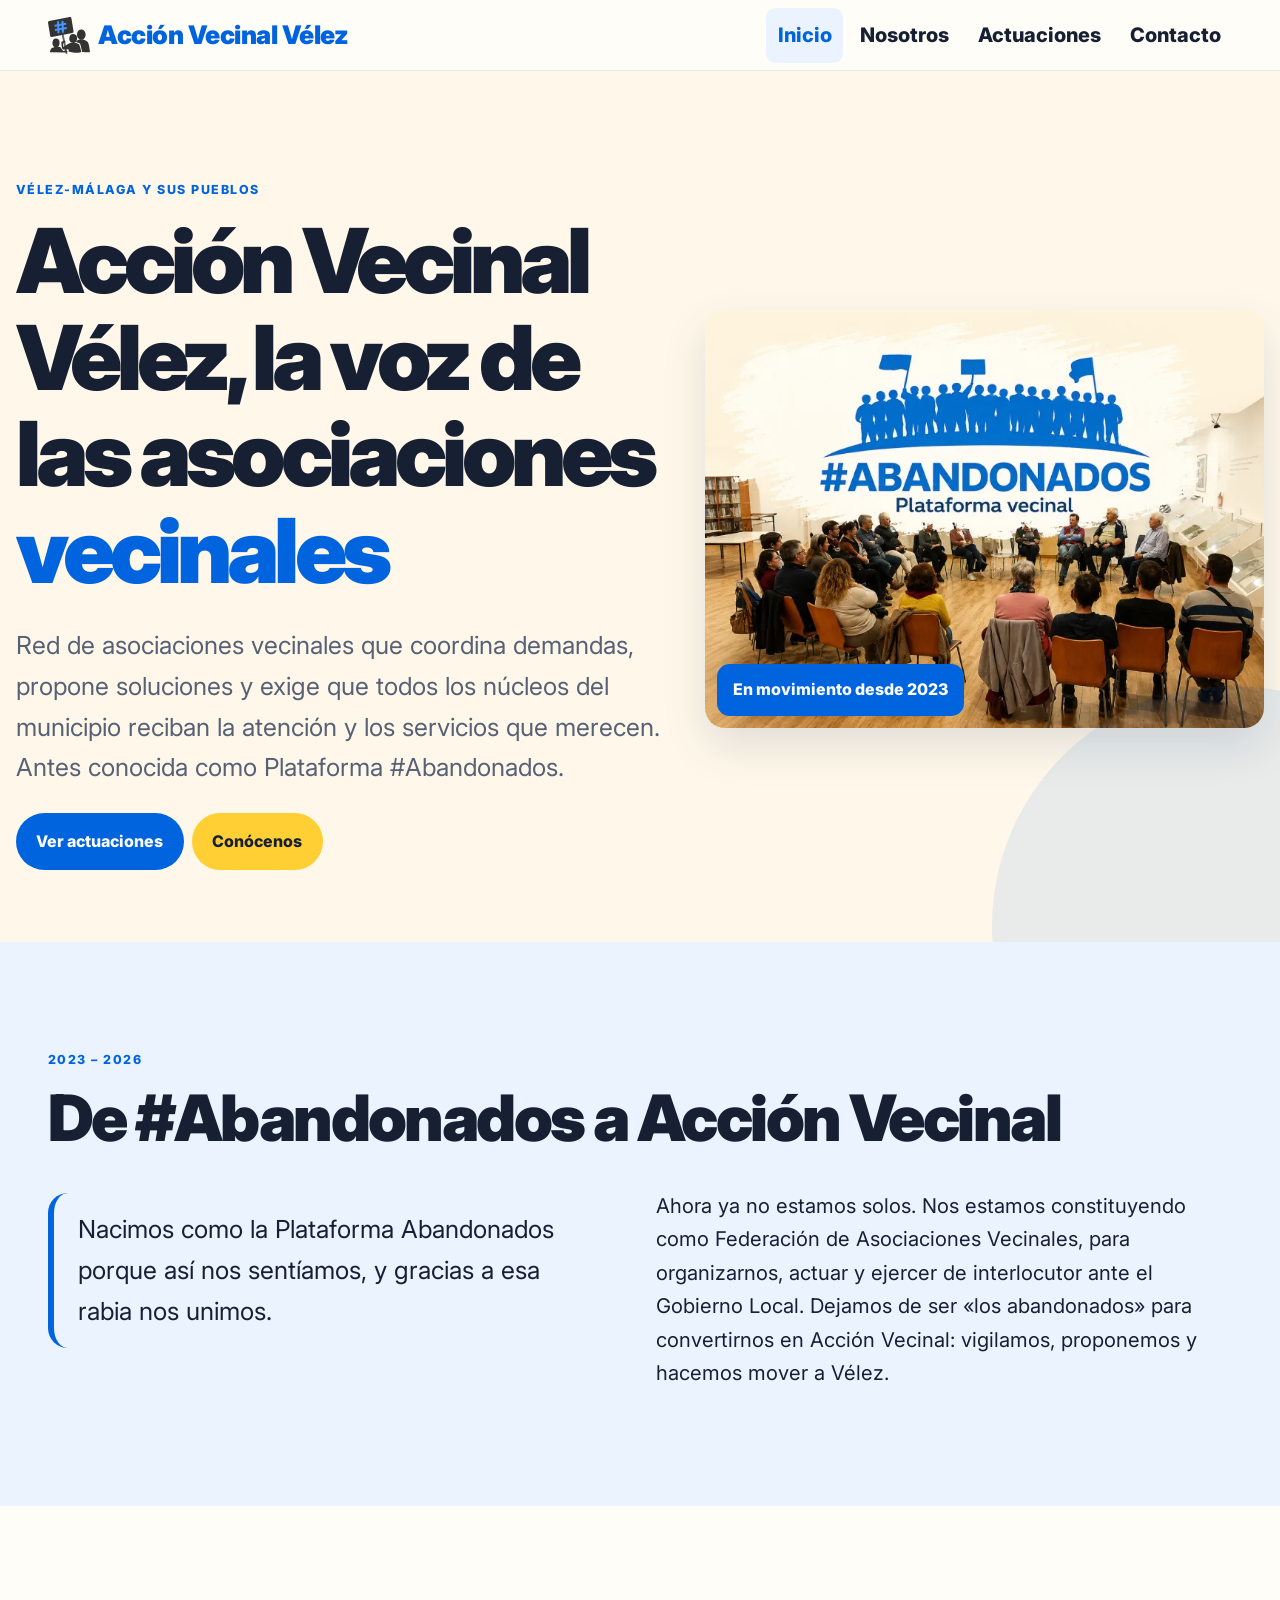
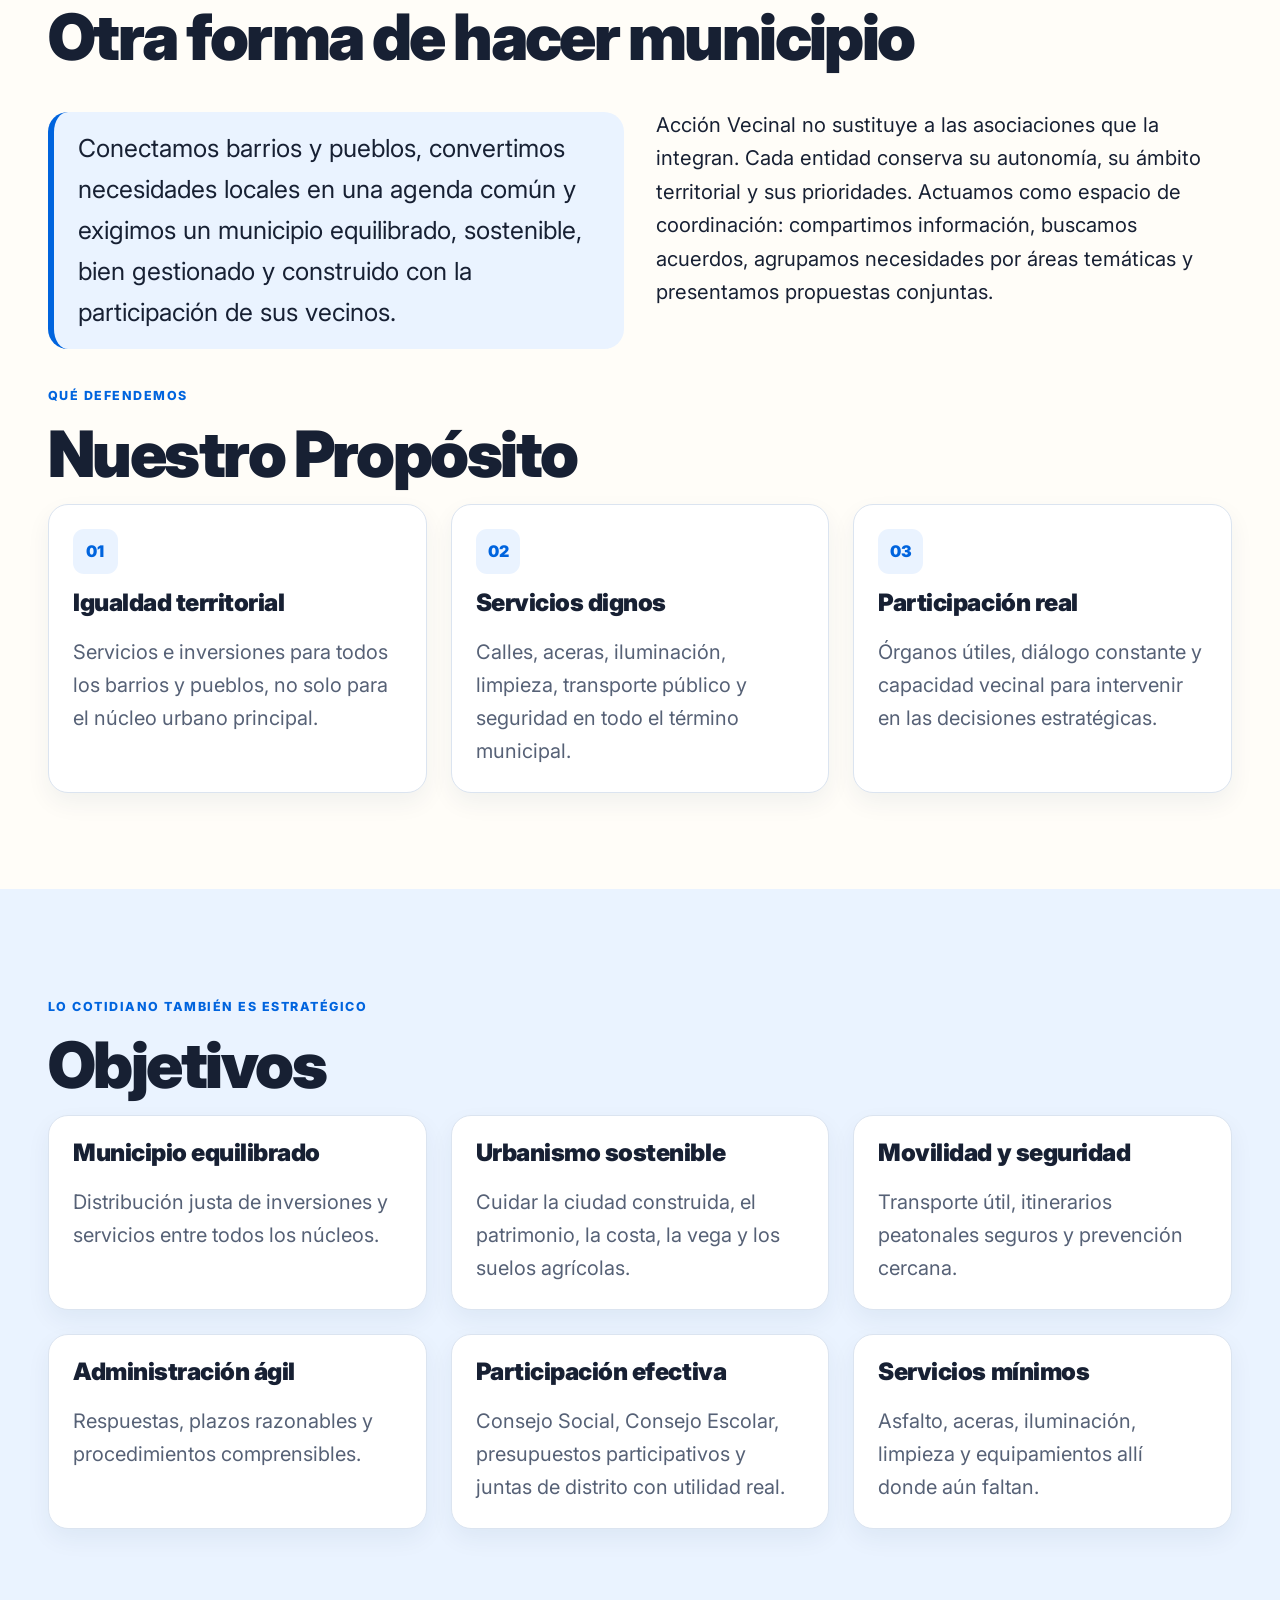
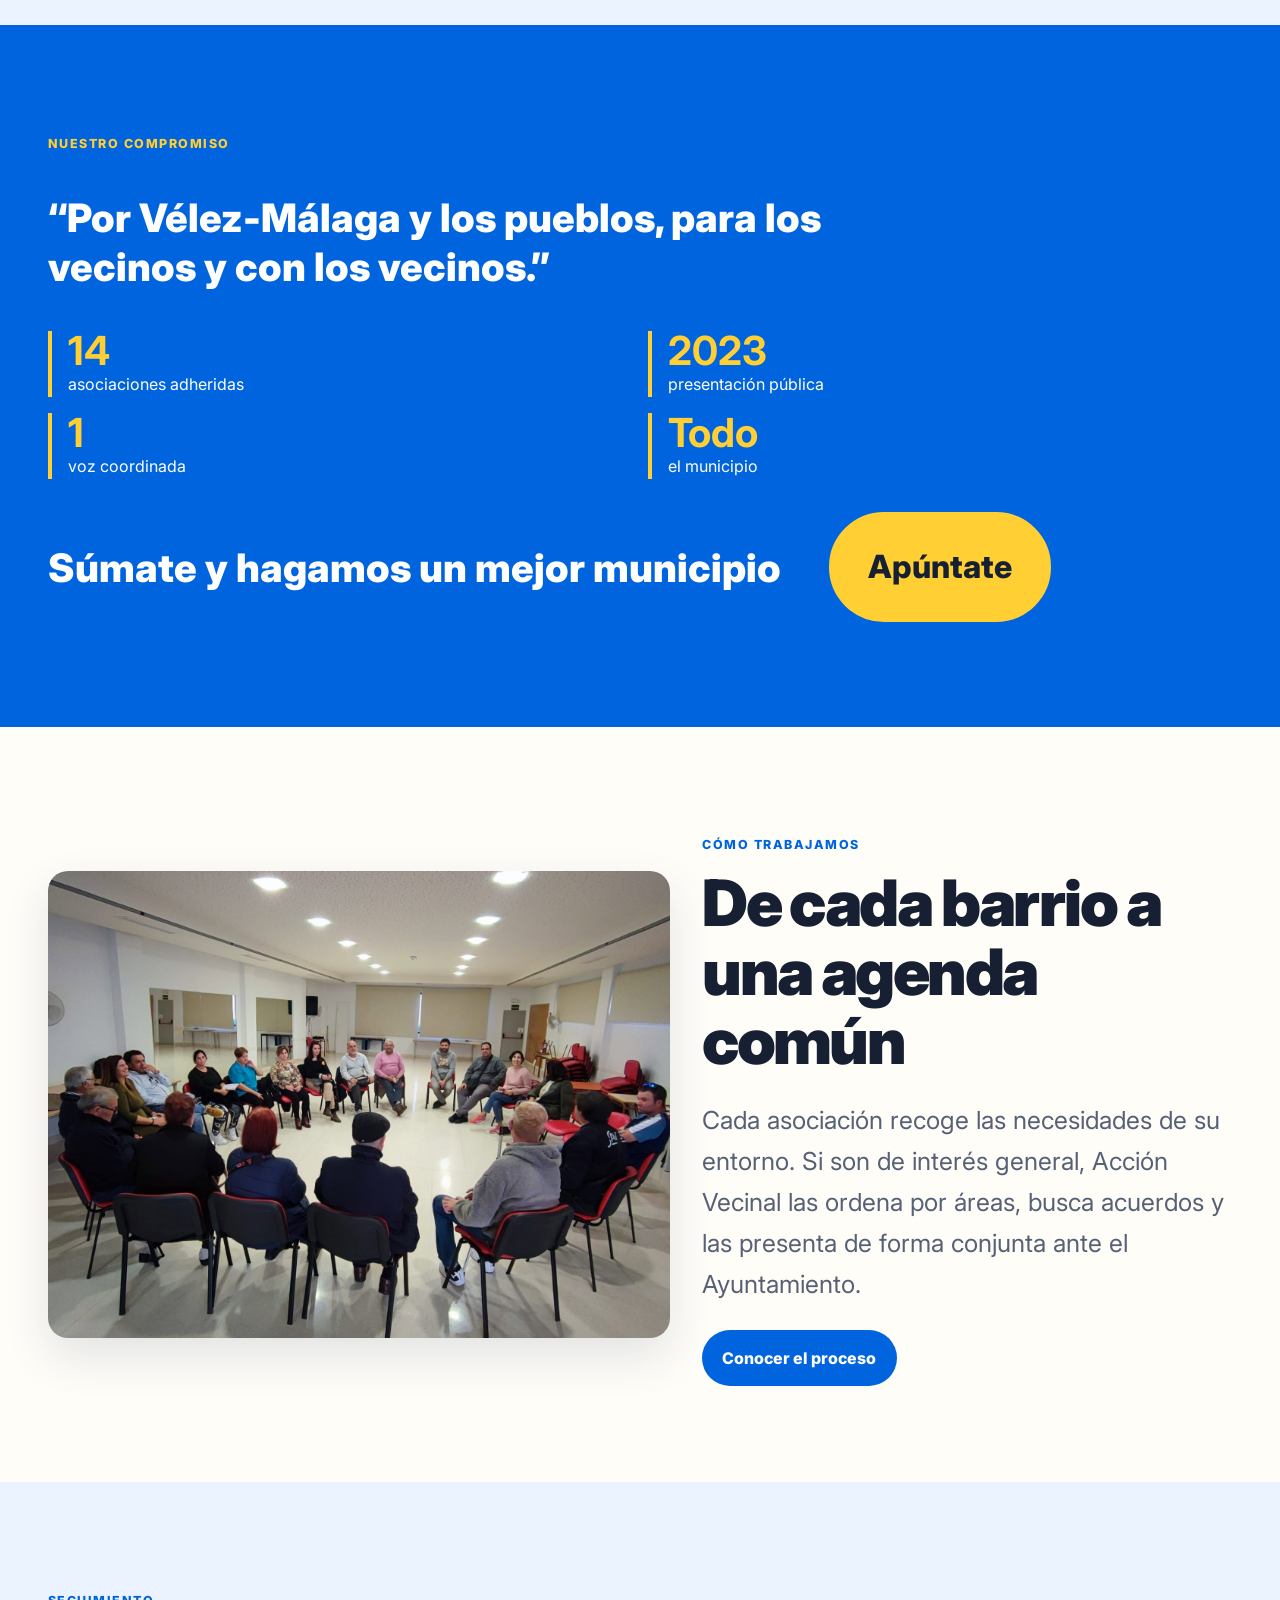
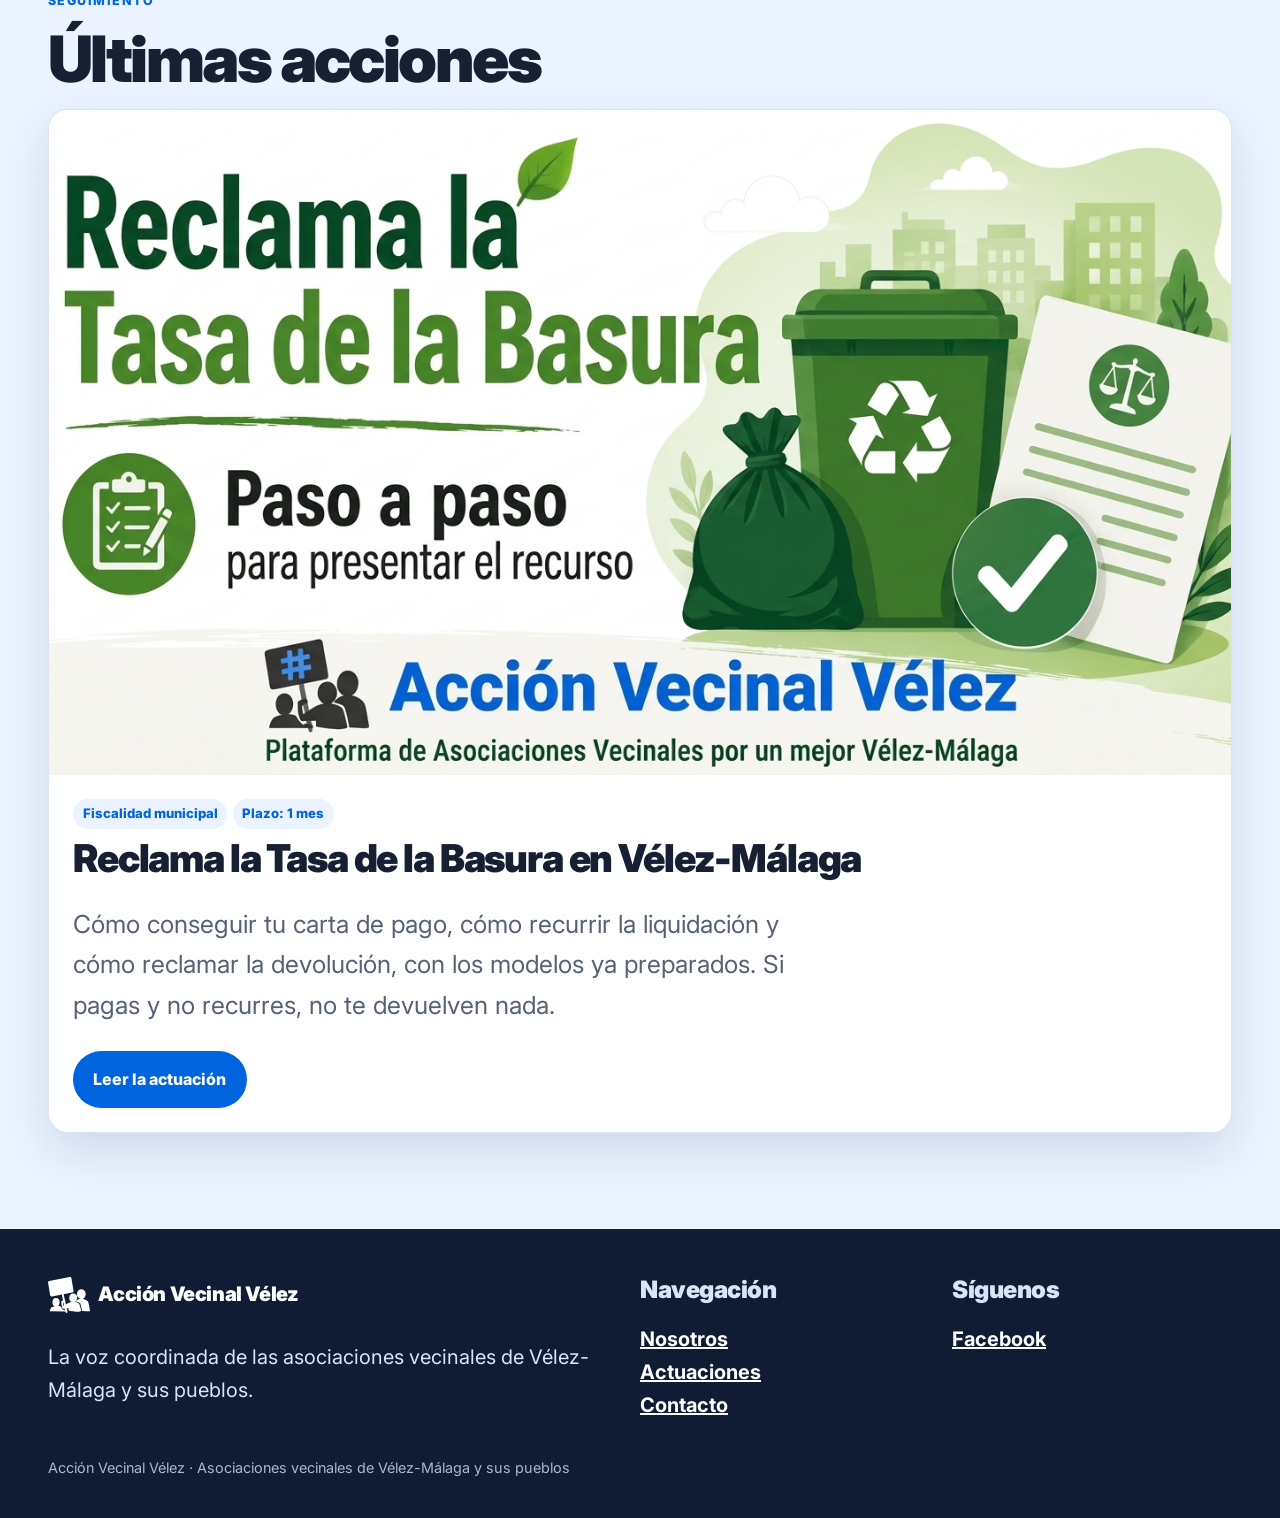
==== index.html @ a68e46ba "copy, docs, imagenes, etc" ====
<!doctype html>
<html lang="es">

<head>
	<meta charset="utf-8">
	<meta name="viewport" content="width=device-width,initial-scale=1">
	<title>Acción Vecinal Vélez · Asociaciones vecinales de Vélez-Málaga</title>
	<meta name="description" content="Acción Vecinal Vélez, antes Plataforma #Abandonados: asociaciones vecinales de Vélez-Málaga y sus pueblos que reclaman igualdad territorial, servicios públicos y participación ciudadana efectiva.">
	<link rel="canonical" href="https://accionvecinalvelez.com/">
	<meta property="og:title" content="Acción Vecinal Vélez">
	<meta property="og:description" content="Por Vélez-Málaga y los pueblos, para los vecinos y con los vecinos.">
	<meta property="og:image" content="https://accionvecinalvelez.com/assets/img/logo_abandonados_750_blancow.jpg">
	<meta property="og:url" content="https://accionvecinalvelez.com/">
	<meta property="og:type" content="website">
	<meta name="twitter:card" content="summary_large_image">
	<link rel="icon" href="/assets/icons/abandonados_favicon.svg">
	<link rel="preconnect" href="https://fonts.googleapis.com">
	<link rel="preconnect" href="https://fonts.gstatic.com" crossorigin>
	<link rel="stylesheet" href="https://fonts.googleapis.com/css2?family=Inter:wght@100..900&display=swap">
	<link rel="stylesheet" href="/assets/css/styles.css">
</head>

<body> <a class="skip-link" href="#contenido">Saltar al contenido</a>
	<header class="site-header">
		<div class="container nav-wrap">
			<a class="brand" href="/" aria-label="Acción Vecinal Vélez, inicio"><img src="/assets/img/logo-abandonados.svg" alt=""><span class="brand-name">Acción Vecinal Vélez</span></a>
			<button class="nav-toggle" aria-expanded="false" aria-controls="menu"><span class="nav-toggle-box"><span class="nav-toggle-bar"></span></span><span class="sr-only">Menú</span></button>
			<nav class="site-nav" id="menu" aria-label="Navegación principal">
				<ul>
					<li><a aria-current="page" href="/">Inicio</a></li>
					<li><a href="/nosotros/">Nosotros</a></li>
					<li><a href="/actuaciones/">Actuaciones</a></li>
					<li><a href="/contacto/">Contacto</a></li>
				</ul>
			</nav>
		</div>
	</header>
	<main id="contenido">
		<section class="hero">
			<div class="container hero-grid">
				<div>
					<p class="eyebrow">Vélez-Málaga y sus pueblos</p>
					<h1>Acción Vecinal Vélez, la voz de las asociaciones <span>vecinales</span></h1>
					<p class="lead">Red de asociaciones vecinales que coordina demandas, propone soluciones y exige que todos los núcleos del municipio reciban la atención y los servicios que merecen. Antes conocida como Plataforma #Abandonados.</p>
					<div class="actions"><a class="btn btn--primary" href="/actuaciones/">Ver actuaciones</a><a class="btn btn--outline" href="/nosotros/">Conócenos</a></div>
				</div>
				<div class="hero-media reveal"><img loading="lazy" src="/assets/img/abandonados_portada-850w.webp" alt="Movilización vecinal en Vélez-Málaga"><span class="hero-badge">En movimiento desde 2023</span></div>
			</div>
		</section>
		<section class="section section--soft" id="cambio-de-nombre">
			<div class="container">
				<p class="eyebrow">2023 – 2026</p>
				<h2>De #Abandonados a Acción Vecinal</h2>
				<div class="cols">
					<p class="lead lead--highlight">Nacimos como la Plataforma Abandonados porque así nos sentíamos, y gracias a esa rabia nos unimos.</p>
					<p class="fs-l">Ahora ya no estamos solos. Nos estamos constituyendo como Federación de Asociaciones Vecinales, para organizarnos, actuar y ejercer de interlocutor ante el Gobierno Local. Dejamos de ser «los abandonados» para convertirnos en Acción Vecinal: vigilamos, proponemos y hacemos mover a Vélez.</p>
				</div>
			</div>
		</section>
		<section class="section">
			<div class="container">
				<h2>Otra forma de hacer municipio</h2>
				<div class="cols">
						<p class="lead lead--highlight">Conectamos barrios y pueblos, convertimos necesidades locales en una agenda común y exigimos un municipio equilibrado, sostenible, bien gestionado y construido con la participación de sus vecinos.</p>
						<p class="fs-l">Acción Vecinal no sustituye a las asociaciones que la integran. Cada entidad conserva su autonomía, su ámbito territorial y sus prioridades. Actuamos como espacio de coordinación: compartimos información, buscamos acuerdos, agrupamos necesidades por áreas temáticas y presentamos propuestas conjuntas.</p>
				</div>
				<p class="eyebrow">Qué defendemos</p>
				<h2>Nuestro Propósito</h2>
				<div class="grid cards">
					<article class="card reveal">
						<div class="icon">01</div>
						<h3>Igualdad territorial</h3>
						<p>Servicios e inversiones para todos los barrios y pueblos, no solo para el núcleo urbano principal.</p>
					</article>
					<article class="card reveal">
						<div class="icon">02</div>
						<h3>Servicios dignos</h3>
						<p>Calles, aceras, iluminación, limpieza, transporte público y seguridad en todo el término municipal.</p>
					</article>
					<article class="card reveal">
						<div class="icon">03</div>
						<h3>Participación real</h3>
						<p>Órganos útiles, diálogo constante y capacidad vecinal para intervenir en las decisiones estratégicas.</p>
					</article>
				</div>
			</div>
		</section>
		<section class="section section--soft" id="objetivos">
			<div class="container">
				<p class="eyebrow">Lo cotidiano también es estratégico</p>
				<h2>Objetivos</h2>
				<div class="grid cards">
					<article class="card">
						<h3>Municipio equilibrado</h3>
						<p>Distribución justa de inversiones y servicios entre todos los núcleos.</p>
					</article>
					<article class="card">
						<h3>Urbanismo sostenible</h3>
						<p>Cuidar la ciudad construida, el patrimonio, la costa, la vega y los suelos agrícolas.</p>
					</article>
					<article class="card">
						<h3>Movilidad y seguridad</h3>
						<p>Transporte útil, itinerarios peatonales seguros y prevención cercana.</p>
					</article>
					<article class="card">
						<h3>Administración ágil</h3>
						<p>Respuestas, plazos razonables y procedimientos comprensibles.</p>
					</article>
					<article class="card">
						<h3>Participación efectiva</h3>
						<p>Consejo Social, Consejo Escolar, presupuestos participativos y juntas de distrito con utilidad real.</p>
					</article>
					<article class="card">
						<h3>Servicios mínimos</h3>
						<p>Asfalto, aceras, iluminación, limpieza y equipamientos allí donde aún faltan.</p>
					</article>
				</div>
			</div>
		</section>
		<section class="section section--ppal">
			<div class="container">
				<p class="eyebrow">Nuestro compromiso</p>
				<p class="quote">“Por Vélez-Málaga y los pueblos, para los vecinos y con los vecinos.”</p>
				<div class="numbers">
					<div class="number"><strong>14</strong><span>asociaciones adheridas</span></div>
					<div class="number"><strong>2023</strong><span>presentación pública</span></div>
					<div class="number"><strong>1</strong><span>voz coordinada</span></div>
					<div class="number"><strong>Todo</strong><span>el municipio</span></div>
				</div>
				<div class="actions actions--cta">
					<p class="quote">Súmate y hagamos un mejor municipio</p>
					<a class="btn btn--outline fs-xxl" href="/contacto/">Apúntate</a>
				</div>
			</div>
		</section>
		<section class="section">
			<div class="container split">
				<div class="reveal"><img loading="lazy" src="/assets/img/reunion-abandonados.jpg" alt="Reunión de representantes de asociaciones vecinales"></div>
				<div>
					<p class="eyebrow">Cómo trabajamos</p>
					<h2>De cada barrio a una agenda común</h2>
					<p class="lead">Cada asociación recoge las necesidades de su entorno. Si son de interés general, Acción Vecinal las ordena por áreas, busca acuerdos y las presenta de forma conjunta ante el Ayuntamiento.</p><a class="btn btn--primary" href="/nosotros/#forma-de-trabajo">Conocer el proceso</a></div>
			</div>
		</section>
		<section class="section section--soft">
			<div class="container">
				<p class="eyebrow">Seguimiento</p>
				<h2>Últimas acciones</h2>
				<div class="feature reveal"><img loading="lazy" src="/assets/img/reclama_tasa_basura_AVV.jpg" alt="Salón de Plenos del Ayuntamiento de Vélez-Málaga">
					<div class="feature-body"><span class="tag">Fiscalidad municipal</span><span class="tag">Plazo: 1 mes</span>
						<h3>Reclama la Tasa de la Basura en Vélez-Málaga</h3>
						<p class="lead">Cómo conseguir tu carta de pago, cómo recurrir la liquidación y cómo reclamar la devolución, con los modelos ya preparados. Si pagas y no recurres, no te devuelven nada.</p><a class="btn btn--primary" href="/actuaciones/tasa-basuras/">Leer la actuación</a></div>
				</div>
			</div>
		</section>
	</main>
	<footer class="site-footer">
		<div class="container footer-grid">
			<div>
				<a class="brand" href="/"><img src="/assets/img/logo-abandonados.svg" alt=""><span class="brand-name">Acción Vecinal Vélez</span></a>
				<p>La voz coordinada de las asociaciones vecinales de Vélez-Málaga y sus pueblos.</p>
			</div>
			<div>
				<h3>Navegación</h3>
				<p><a href="/nosotros/">Nosotros</a>
					<br><a href="/actuaciones/">Actuaciones</a>
					<br><a href="/contacto/">Contacto</a></p>
			</div>
			<div>
				<h3>Síguenos</h3>
				<p><a target="_blank" rel="noopener noreferrer" href="https://www.facebook.com/PlataformaAbandonados">Facebook</a></p>
			</div>
		</div>
		<div class="container">
			<p class="small">Acción Vecinal Vélez · Asociaciones vecinales de Vélez-Málaga y sus pueblos</p>
		</div>
	</footer>
	<button class="back-to-top" aria-label="Volver arriba" type="button"><svg viewBox="0 0 24 24" width="20" height="20" aria-hidden="true" focusable="false"><path fill="currentColor" d="M12 5l-7 7h4v7h6v-7h4z"></path></svg></button>
	<script src="/assets/js/main.js" defer></script>
</body>

</html>
---- assets/css/styles.css ----
:root {
	--ppal: #0064de;
	--ppal-dark: #003f99;
	--ppal-soft: #eaf3ff;
	--ink: #172033;
	--muted: #566176;
	--cream: #fff8ea;
	--paper: #fffdf8;
	--white: #fff;
	--line: #dbe4f0;
	--accent: #ffcf33;
	--shadow: 0 18px 45px rgba(17,45,84,.12);
	--radius: 1.25rem;
	--max: 74rem;

	--space-1: .5rem;
	--space-2: .75rem;
	--space-3: 1rem;
	--space-4: 1.5rem;
	--space-5: 2rem;
	--space-6: 3rem;
	--space-7: 4.5rem;
	--space-8: 6rem;
}

* {
	box-sizing: border-box;
}

html {
	scroll-behavior: smooth;
}

body {
	margin: 0;
	font-family: Inter,ui-sans-serif,system-ui,-apple-system,"Segoe UI",sans-serif;
	color: var(--ink);
	background: var(--paper);
	line-height: 1.65;
}

img {
	max-width: 100%;
	display: block;
}

a {
	color: inherit;
}

p > a {
	color: var(--ppal);
	font-weight: 700;
	text-decoration: underline;
}

button,input,textarea,select {
	font: inherit;
}

.skip-link {
	position: absolute;
	left: -9999px;
	top: .5rem;
	background: #fff;
	padding: .6rem 1rem;
	z-index: 100;
}

.skip-link:focus {
	left: .5rem;
}

.container {
	width: min(calc(100% - 2rem),var(--max));
	margin-inline: auto;
}

.section {
	padding: var(--space-7) 0;
}

.section--ppal {
	background: var(--ppal);
	color: #fff;
}

.section--soft {
	background: var(--ppal-soft);
}

.eyebrow {
	font-weight: 800;
	text-transform: uppercase;
	letter-spacing: .12em;
	font-size: .78rem;
	color: var(--ppal);
}

.section--ppal .eyebrow {
	color: var(--accent);
}

h1,h2,h3 {
	line-height: 1.08;
	margin: 0 0 1rem;
	font-weight: 900;
}

h1 {
	font-size: clamp(2.6rem,8.5vw,5.6rem);
	letter-spacing: -.055em;
}

h2, .h2 {
	font-size: clamp(2rem,6vw,4rem);
	letter-spacing: -.04em;
}

h3 {
	font-size: clamp(1.2rem,1.6vw + 1rem,1.5rem);
	letter-spacing: -.02em;
}

p, li, ol {max-width: 67ch;
	 font-size: clamp(1rem, 0.9rem + 0.5vw, 1.25em);
}

.lead {
	font-size: clamp(1.22rem,2.6vw,1.55rem);
	max-width: 48rem;
	color: var(--muted);
}

.fs-xxxl {font-size: 3em;}
.fs-xxl {font-size: 2em;}
.fs-xl {font-size: 1.5em;}
.fs-l {font-size: 1.27em;}
.fs-s {font-size: 0.75em;}

.section--ppal .lead {
	color: #eaf3ff;
}

.lead--highlight {
	background: var(--ppal-soft);
	border-left: .4rem solid var(--ppal);
	color: var(--ink);
	padding: var(--space-3) var(--space-4);
	border-radius: 1.25rem;
	max-width: none;
}

.prose {
	display: grid;
	gap: var(--space-4);
}

.prose > * {
	margin: 0;
}

.prose h2 {
	font-size: clamp(1.5rem,1rem + 2.6vw,2.1rem);
	margin-top: var(--space-4);
}

.prose h2:first-child {
	margin-top: 0;
}

.prose .quote {
	font-size: clamp(1.25rem,1rem + 2vw,1.7rem);
	font-weight: 600;
	background: var(--ppal-soft);
	border-left: .4rem solid var(--ppal);
	color: var(--ink);
	padding: var(--space-3) var(--space-4);
	border-radius: 1.25rem;
}

.prose ul, .prose ol {
	padding-left: 1.4rem;
	display: grid;
	gap: var(--space-2);
}

.btn {
	display: inline-flex;
	align-items: center;
	justify-content: center;
	gap: .5rem;
	text-decoration: none;
	border-radius: 999px;
	padding: .82em 1.15em;
	font-weight: 800;
	border: 2px solid transparent;
	transition: .2s transform,.2s background,.2s color;
}

.btn:hover {
	transform: translateY(-2px);
}

.btn--primary {
	background: var(--ppal);
	color: #fff;
}

.btn--light {
	background: #fff;
	color: var(--ppal);
}

.btn--outline {
	background: var(--accent);
	border-color: var(--accent);
	color: var(--ink);
}

.btn--outline:hover {
	background: #ffb700;
	border-color: #ffb700;
}

.actions {
	display: flex;
	gap: var(--space-1);
	flex-wrap: wrap;
	margin-top: var(--space-4);
	align-items: center;
}

.actions--cta {
	gap: var(--space-4);
}

.site-header {
	position: sticky;
	top: 0;
	z-index: 50;
	background: rgba(255,253,248,.92);
	backdrop-filter: blur(12px);
	border-bottom: 1px solid rgba(0,100,222,.12);
}

.nav-wrap {
	min-height: 4.4rem;
	display: flex;
	align-items: center;
	justify-content: space-between;
	gap: 1rem;
}

.brand {
	display: inline-flex;
	align-items: center;
	gap: .55rem;
	text-decoration: none;
}

.brand img {
	width: 2.6rem;
	height: auto;
}

.brand-name {
	font-weight: 900;
	font-size: 1.6rem;
	letter-spacing: -.02em;
	color: var(--ppal);
}

.sr-only {
	position: absolute;
	width: 1px;
	height: 1px;
	padding: 0;
	margin: -1px;
	overflow: hidden;
	clip: rect(0,0,0,0);
	white-space: nowrap;
	border: 0;
}

.nav-toggle {
	border: 0;
	background: var(--ppal);
	color: #fff;
	border-radius: .7rem;
	width: 2.9rem;
	height: 2.9rem;
	padding: 0;
	display: grid;
	place-items: center;
	flex-shrink: 0;
}

.nav-toggle-box {
	width: 1.35rem;
	height: 1.35rem;
	position: relative;
}

.nav-toggle-bar,.nav-toggle-box::before,.nav-toggle-box::after {
	content: "";
	position: absolute;
	left: 0;
	right: 0;
	height: 2px;
	background: #fff;
	border-radius: 2px;
	transition: .2s transform,.2s opacity;
}

.nav-toggle-bar {
	top: 50%;
	transform: translateY(-50%);
}

.nav-toggle-box::before {
	top: 0;
}

.nav-toggle-box::after {
	bottom: 0;
}

.nav-toggle[aria-expanded="true"] .nav-toggle-bar {
	opacity: 0;
}

.nav-toggle[aria-expanded="true"] .nav-toggle-box::before {
	top: 50%;
	transform: translateY(-50%) rotate(45deg);
}

.nav-toggle[aria-expanded="true"] .nav-toggle-box::after {
	bottom: 50%;
	transform: translateY(50%) rotate(-45deg);
}

.site-nav {
	display: none;
	position: absolute;
	top: 4.4rem;
	left: 0;
	right: 0;
	background: var(--paper);
	padding: var(--space-3);
	border-bottom: 1px solid var(--line);
}

.site-nav.open {
	display: block;
}

.site-nav ul {
	list-style: none;
	padding: 0;
	margin: 0;
	display: grid;
	gap: .4rem;
}

.site-nav a {
	display: block;
	text-decoration: none;
	font-weight: 800;
	padding: .7rem;
	border-radius: .6rem;
}

.site-nav a:hover,.site-nav a[aria-current="page"] {
	background: var(--ppal-soft);
	color: var(--ppal);
}

.hero {
	position: relative;
	overflow: hidden;
	background: var(--cream);
	padding: var(--space-7) 0 var(--space-6);
}

.hero::after {
	content: "";
	position: absolute;
	right: -12rem;
	bottom: -14rem;
	width: 30rem;
	height: 30rem;
	background: var(--ppal);
	border-radius: 50%;
	opacity: .09;
}

.hero-grid {
	display: grid;
	gap: var(--space-5);
	align-items: center;
}

.hero h1 span {
	color: var(--ppal);
}

.hero-media {
	position: relative;
}

.hero-media img {
	width: 100%;
	aspect-ratio: 4/3;
	object-fit: cover;
	border-radius: var(--radius);
	box-shadow: var(--shadow);
}

.banner img {
	width: 100%;
	max-width: 1260px;
	margin-inline: auto;
	display: block;
}

.hero-badge {
	position: absolute;
	left: .8rem;
	bottom: .8rem;
	background: var(--ppal);
	color: #fff;
	padding: .8rem 1rem;
	border-radius: .8rem;
	font-weight: 800;
}

.grid {
	display: grid;
	gap: var(--space-4);
}

.cols {
	display: grid;
	gap: var(--space-5);
}

.cards {
	grid-template-columns: 1fr;
}

.card {
	background: #fff;
	border: 1px solid var(--line);
	padding: var(--space-4);
	border-radius: var(--radius);
	box-shadow: 0 10px 25px rgba(17,45,84,.06);
}

.card .icon {
	width: 2.8rem;
	height: 2.8rem;
	border-radius: .7rem;
	display: grid;
	place-items: center;
	background: var(--ppal-soft);
	color: var(--ppal);
	font-weight: 900;
	margin-bottom: var(--space-3);
}

.card p {
	margin-bottom: 0;
	color: var(--muted);
}

.quote {
	font-size: clamp(1.55rem,4vw,2.45rem);
	font-weight: 850;
	line-height: 1.25;
	max-width: 58rem;
}

.split {
	display: grid;
	gap: var(--space-5);
	align-items: center;
}

.split img {
	border-radius: var(--radius);
	box-shadow: var(--shadow);
	width: 100%;
	aspect-ratio: 4/3;
	object-fit: cover;
}

.numbers {
	display: grid;
	grid-template-columns: repeat(2,1fr);
	gap: var(--space-3);
	margin-top: var(--space-5);
}

.number {
	border-left: 4px solid var(--accent);
	padding-left: var(--space-3);
}

.number strong {
	display: block;
	font-size: 2.5rem;
	line-height: 1;
	color: var(--accent);
}

.timeline {
	position: relative;
	display: grid;
	gap: var(--space-4);
}

.timeline::before {
	content: "";
	position: absolute;
	left: .55rem;
	top: .5rem;
	bottom: .5rem;
	width: 2px;
	background: var(--line);
}

.timeline-item {
	position: relative;
	padding-left: 2rem;
}

.timeline-item::before {
	content: "";
	position: absolute;
	left: 0;
	top: .45rem;
	width: 1.1rem;
	height: 1.1rem;
	border-radius: 50%;
	background: var(--ppal);
	box-shadow: 0 0 0 5px var(--ppal-soft);
}

.timeline time {
	display: block;
	color: var(--ppal);
	font-weight: 900;
	margin-bottom: .25rem;
}

.feature {
	border-radius: var(--radius);
	overflow: hidden;
	background: #fff;
	border: 1px solid var(--line);
	box-shadow: var(--shadow);
}

.feature img {
	width: 100%;
	aspect-ratio: 16/9;
	object-fit: cover;
}

.feature-body {
	padding: var(--space-4);
}

.feature-body h3 {
	font-size: clamp(1.5rem,3.5vw,2.4rem);
	letter-spacing: -.03em;
	line-height: 1.1;
	margin: var(--space-1) 0 var(--space-3);
}

.tag {
	display: inline-block;
	background: var(--ppal-soft);
	color: var(--ppal);
	font-weight: 800;
	font-size: .82rem;
	padding: .25rem .6rem;
	border-radius: 999px;
	margin-right: .35rem;
}

.associations {
	columns: 1;
	column-gap: var(--space-5);
	padding-left: 1.2rem;
}

.associations li {
	break-inside: avoid;
	margin-bottom: .65rem;
}

.gallery {
	display: grid;
	grid-template-columns: 1fr 1fr;
	gap: var(--space-2);
}

.gallery img {
	width: 100%;
	height: 100%;
	object-fit: cover;
	border-radius: .8rem;
	aspect-ratio: 1;
}

.gallery img:first-child {
	grid-column: 1/-1;
	aspect-ratio: 16/9;
}

.form-grid {
	display: grid;
	gap: var(--space-3);
}

.field label {
	display: block;
	font-weight: 800;
	margin-bottom: .35rem;
}

.field input,.field textarea,.field select {
	width: 100%;
	border: 1px solid #b9c7da;
	border-radius: .7rem;
	padding: var(--space-2);
	background: #fff;
}

.field textarea {
	min-height: 9rem;
	resize: vertical;
}

.notice {
	padding: var(--space-3);
	border-left: 4px solid var(--ppal);
	background: var(--ppal-soft);
	border-radius: .4rem;
}

.site-footer {
	background: #0f1c33;
	color: #d9e4f7;
	padding: var(--space-6) 0 var(--space-4);
}

.footer-grid {
	display: grid;
	gap: var(--space-5);
}

.site-footer a {
	color: #fff;
}

.site-footer .brand img {
	filter: brightness(0) invert(1);
}

footer .brand-name {
	color: white;
	font-size: 1.25rem;
}

.small {
	font-size: .9rem;
	color: var(--muted);
}

.site-footer .small {
	color: #aab9ce;
}

.back-to-top {
	position: fixed;
	right: var(--space-4);
	bottom: var(--space-4);
	width: 2.9rem;
	height: 2.9rem;
	border: 0;
	border-radius: 50%;
	background: var(--ppal);
	color: #fff;
	display: grid;
	place-items: center;
	box-shadow: var(--shadow);
	opacity: 0;
	visibility: hidden;
	transform: translateY(.5rem);
	transition: .25s opacity,.25s transform,.2s background;
	z-index: 40;
	cursor: pointer;
}

.back-to-top.visible {
	opacity: 1;
	visibility: visible;
	transform: none;
}

.back-to-top:hover {
	background: var(--ppal-dark);
}

@media (prefers-reduced-motion:reduce) {
	.back-to-top {
		transition: none;
	}
}

.reveal {
	opacity: 0;
	transform: translateY(24px);
	transition: .65s ease;
}

.reveal.visible {
	opacity: 1;
	transform: none;
}

.reveal--left {
	transform: translateX(-1.5rem);
}

@media (prefers-reduced-motion:reduce) {
	html {
		scroll-behavior: auto;
	}

	.reveal {
		opacity: 1;
		transform: none;
		transition: none;
	}

	.btn {
		transition: none;
	}
}

@media(min-width:48rem) {
	.prose .quote {
		margin-left: 3em;
		max-width: 30em;
	}

	.nav-toggle {
		display: none;
	}

	.site-nav {
		display: block;
		position: static;
		background: none;
		border: 0;
		padding: 0;
	}

	.site-nav ul {
		display: flex;
	}

	.hero {
		padding: var(--space-8) 0 var(--space-7);
		--max: 88rem;
	}

	.section {
		padding: var(--space-8) 0;
	}

	.actions--cta {
		gap: var(--space-6);
	}

	.hero-grid,.split {
		grid-template-columns: 1.08fr .92fr;
	}

	.cols {
		grid-template-columns: repeat(2,minmax(0,1fr));
		align-items: start;
	}

	.cards {
		grid-template-columns: repeat(3,1fr);
	}

	.numbers {
		grid-template-columns: repeat(2,1fr);
	}

	.associations {
		columns: 2;
	}

	.footer-grid {
		grid-template-columns: 2fr 1fr 1fr;
	}

	.form-grid {
		grid-template-columns: 1fr 1fr;
	}

	.field--full {
		grid-column: 1/-1;
	}

	.gallery {
		grid-template-columns: 2fr 1fr 1fr;
	}

	.gallery img:first-child {
		grid-column: auto;
		grid-row: span 2;
		aspect-ratio: auto;
	}

	.gallery img {aspect-ratio: 4/3;	}
}
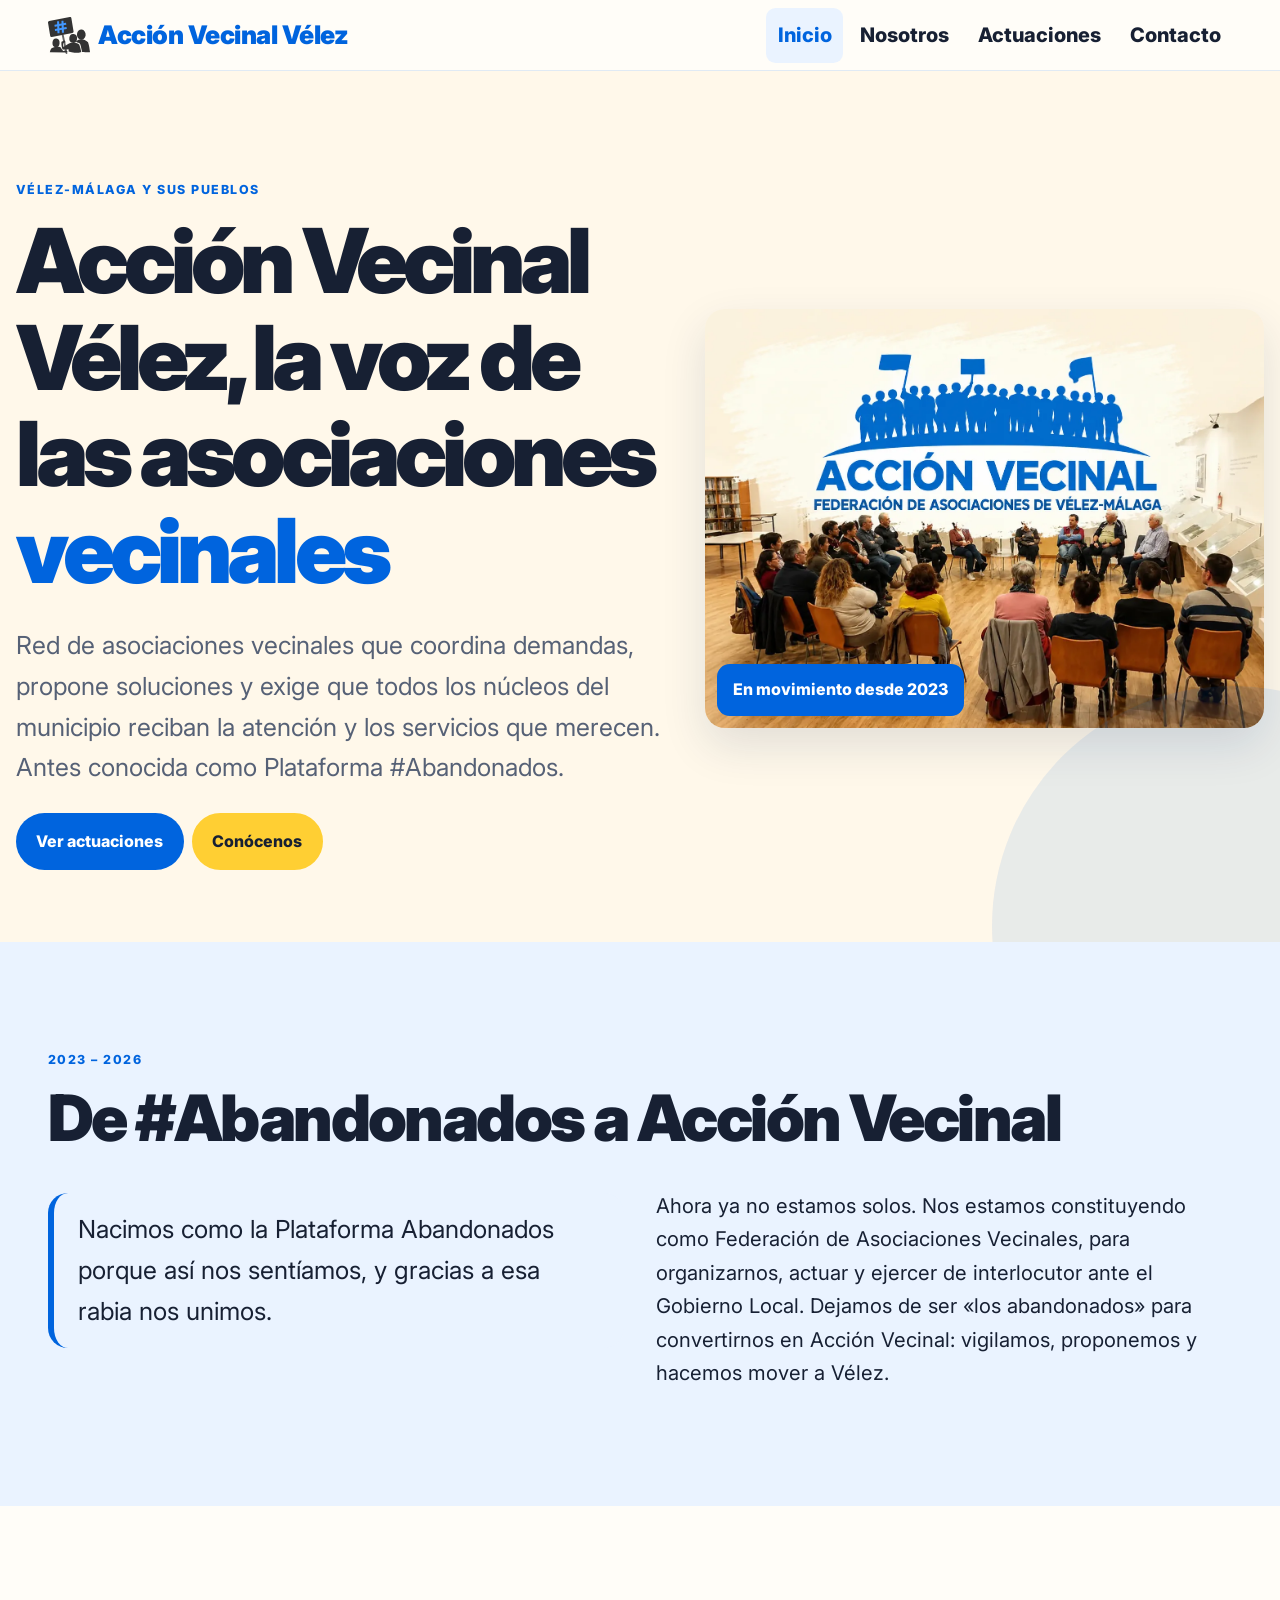
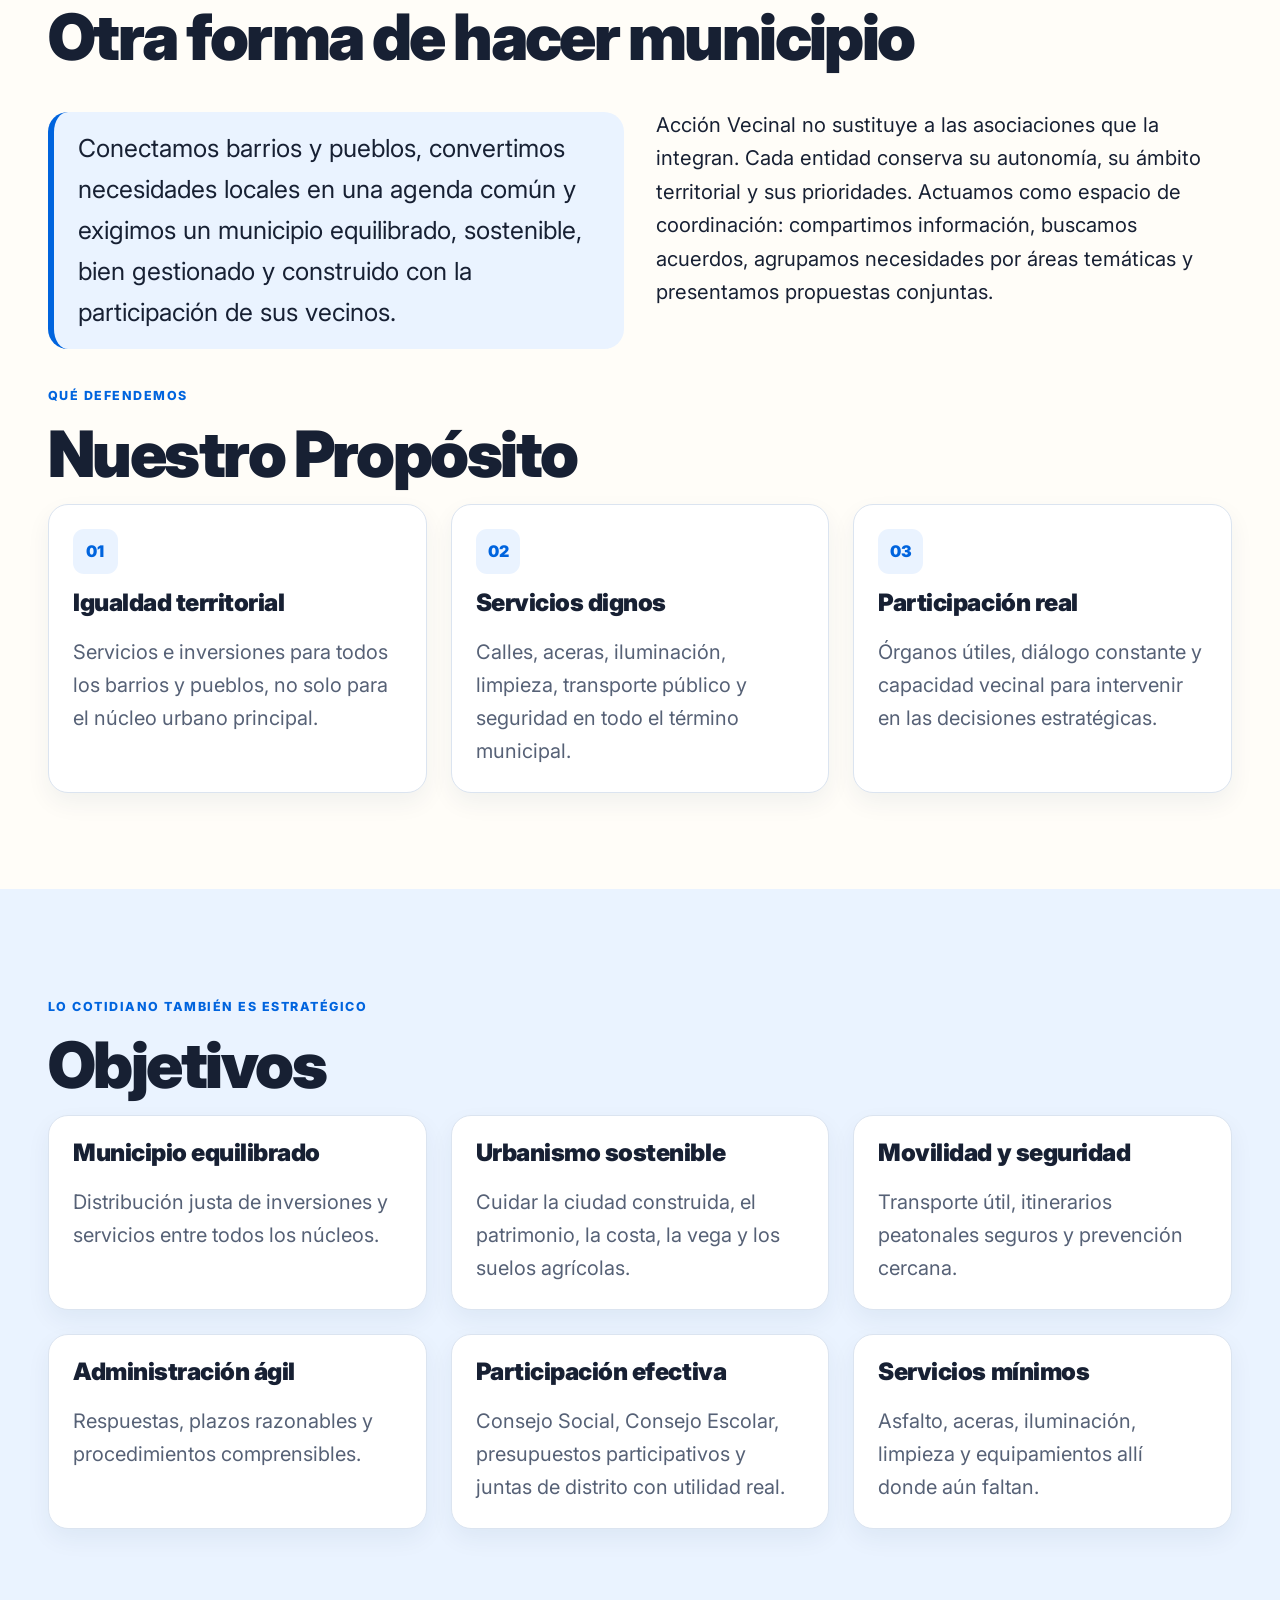
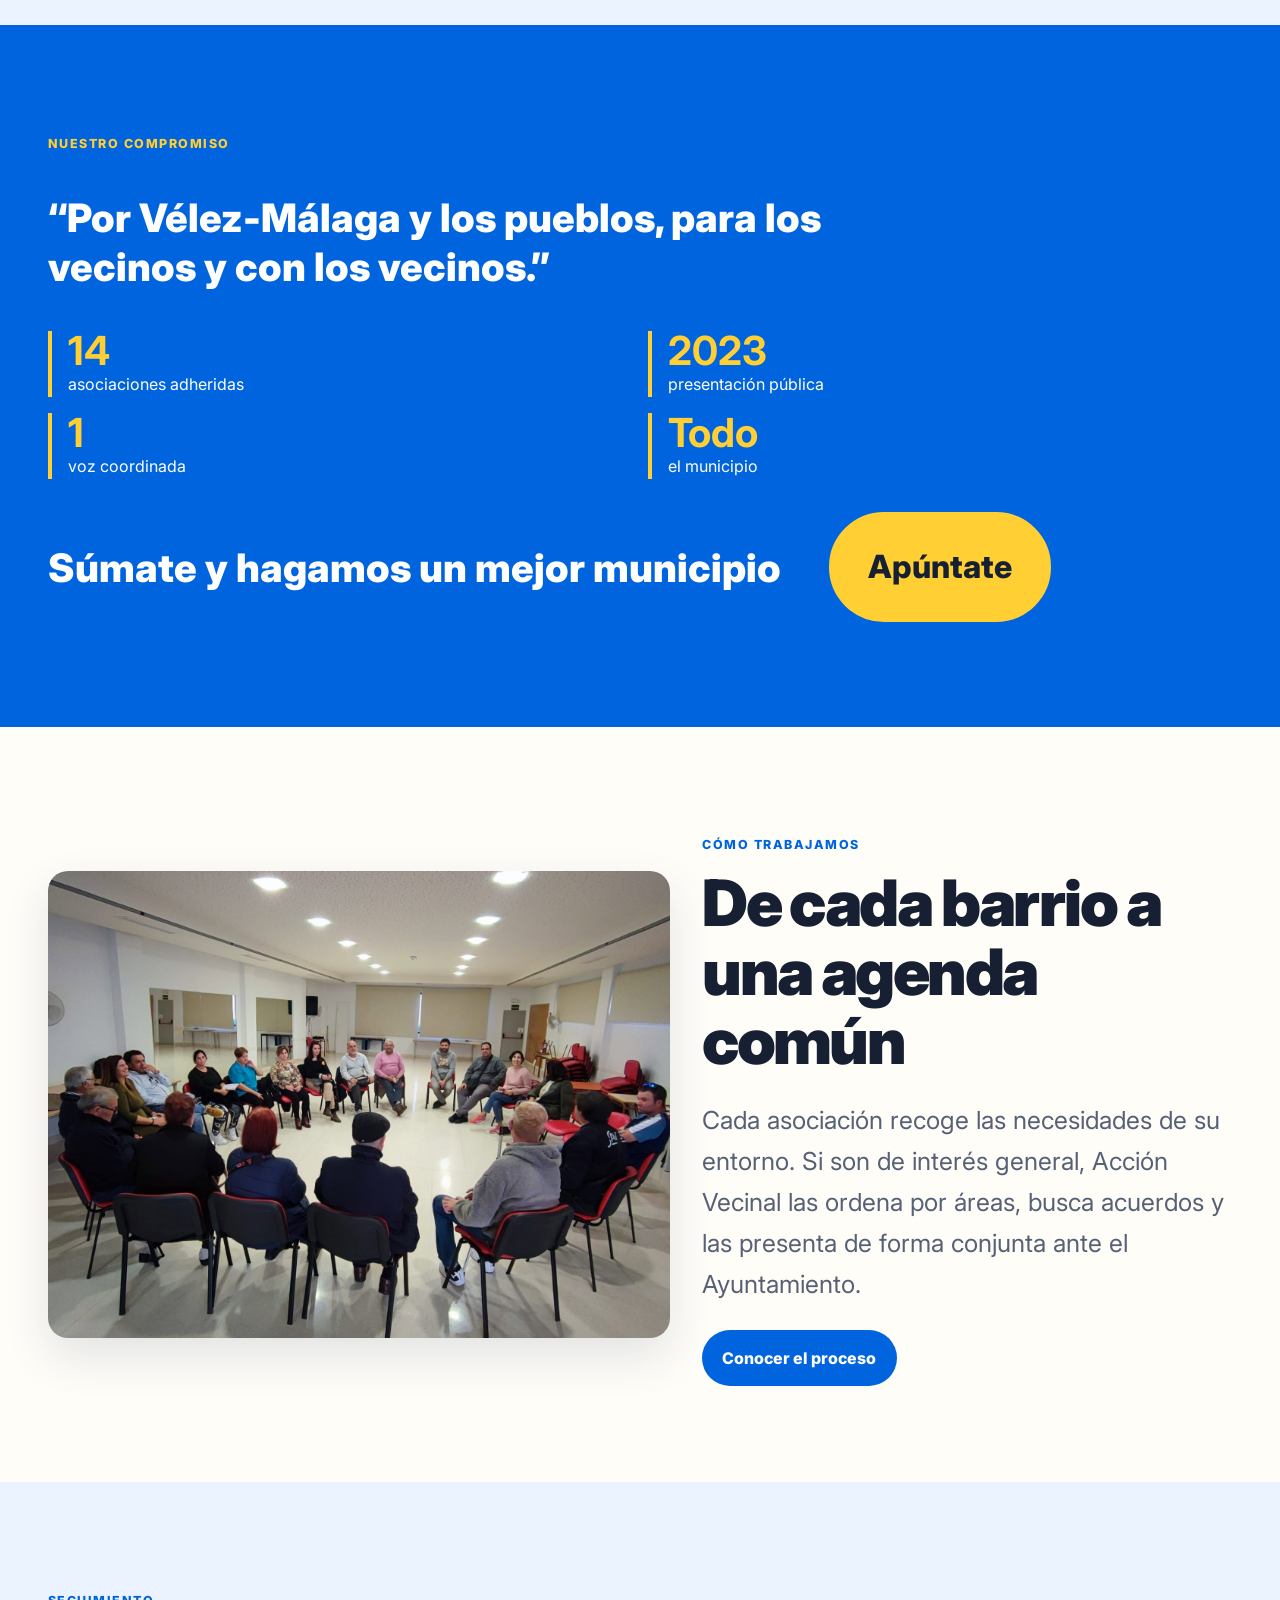
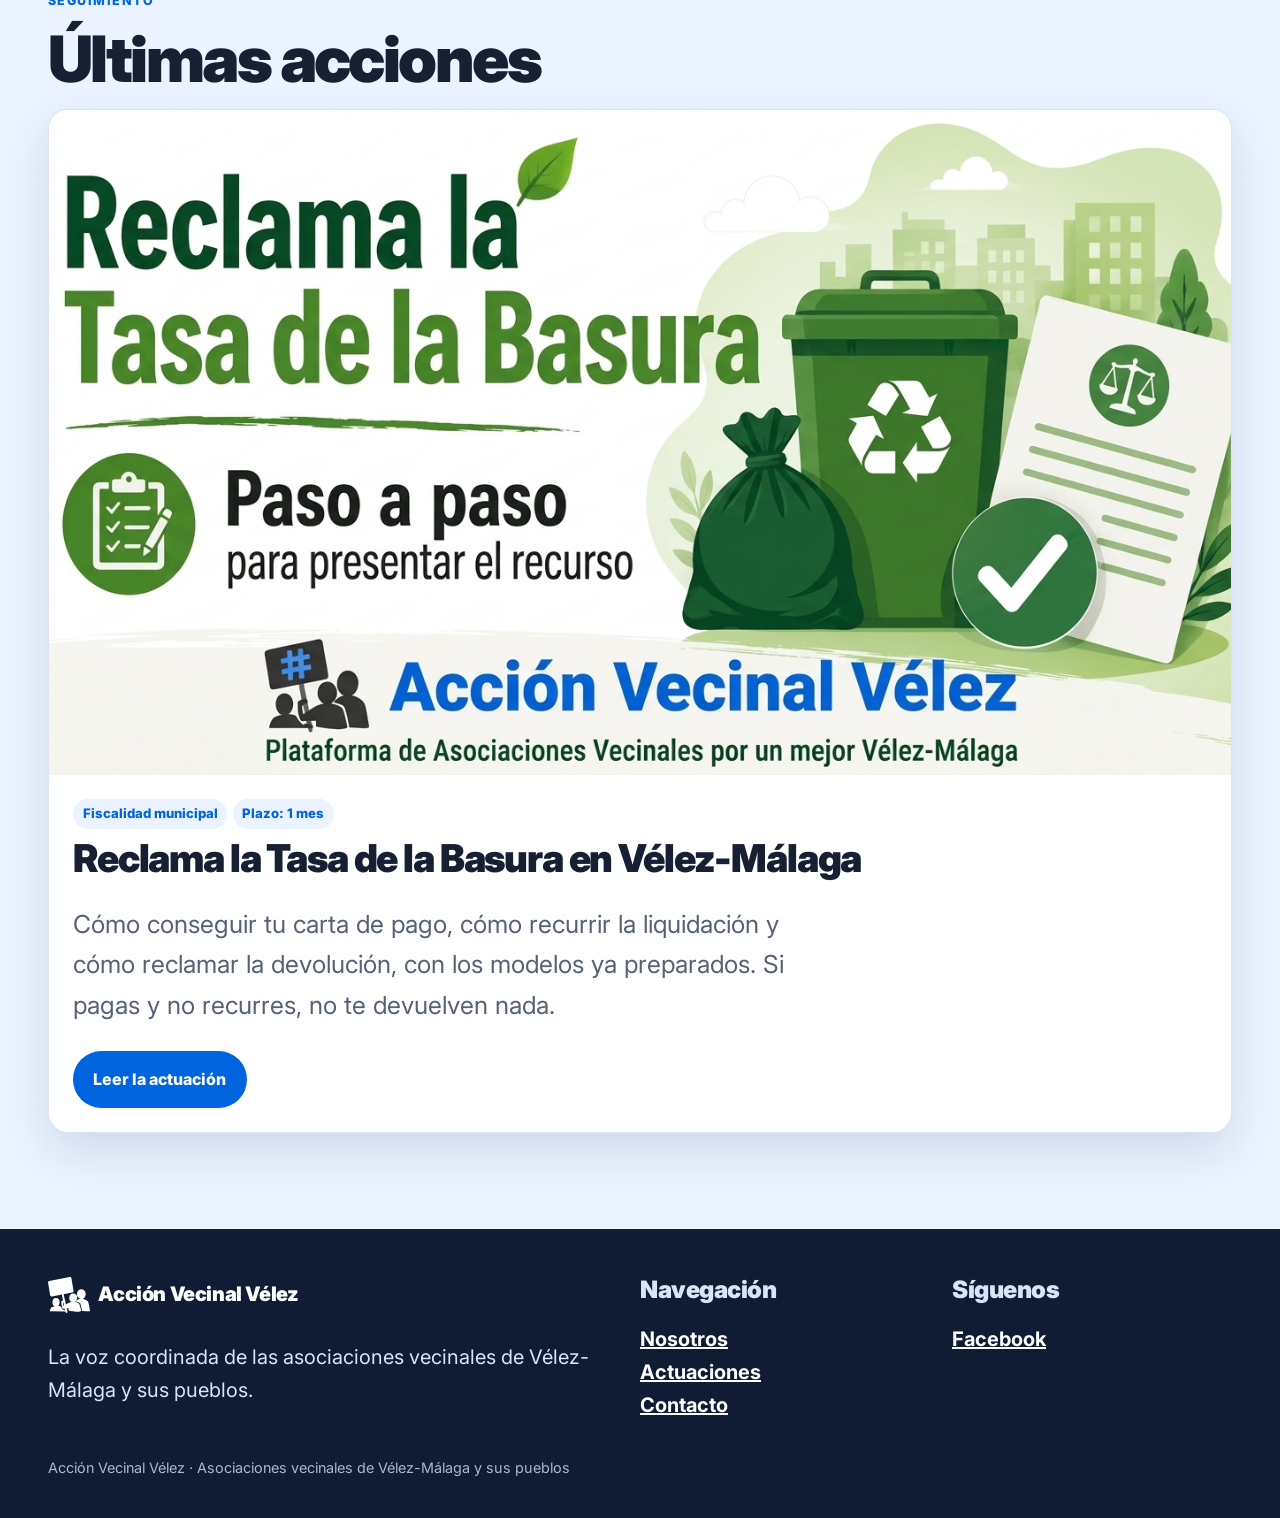
==== commit b5dfbb7c: "wip" ====
--- a/index.html
+++ b/index.html
@@ -9,7 +9,7 @@
 	<link rel="canonical" href="https://accionvecinalvelez.com/">
 	<meta property="og:title" content="Acción Vecinal Vélez">
 	<meta property="og:description" content="Por Vélez-Málaga y los pueblos, para los vecinos y con los vecinos.">
-	<meta property="og:image" content="https://accionvecinalvelez.com/assets/img/logo_abandonados_750_blancow.jpg">
+	<meta property="og:image" content="https://accionvecinalvelez.com/assets/img/accion_vecinal_velez_og.jpg">
 	<meta property="og:url" content="https://accionvecinalvelez.com/">
 	<meta property="og:type" content="website">
 	<meta name="twitter:card" content="summary_large_image">
@@ -23,7 +23,7 @@
 <body> <a class="skip-link" href="#contenido">Saltar al contenido</a>
 	<header class="site-header">
 		<div class="container nav-wrap">
-			<a class="brand" href="/" aria-label="Acción Vecinal Vélez, inicio"><img src="/assets/img/logo-abandonados.svg" alt=""><span class="brand-name">Acción Vecinal Vélez</span></a>
+			<a class="brand" href="/" aria-label="Acción Vecinal Vélez, inicio"><img src="/assets/img/logo-abandonados.svg" alt=""><span class="brand-name">Acción Vecinal<span class="brand-region"> Vélez</span></span></a>
 			<button class="nav-toggle" aria-expanded="false" aria-controls="menu"><span class="nav-toggle-box"><span class="nav-toggle-bar"></span></span><span class="sr-only">Menú</span></button>
 			<nav class="site-nav" id="menu" aria-label="Navegación principal">
 				<ul>
@@ -44,7 +44,7 @@
 					<p class="lead">Red de asociaciones vecinales que coordina demandas, propone soluciones y exige que todos los núcleos del municipio reciban la atención y los servicios que merecen. Antes conocida como Plataforma #Abandonados.</p>
 					<div class="actions"><a class="btn btn--primary" href="/actuaciones/">Ver actuaciones</a><a class="btn btn--outline" href="/nosotros/">Conócenos</a></div>
 				</div>
-				<div class="hero-media reveal"><img loading="lazy" src="/assets/img/abandonados_portada-850w.webp" alt="Movilización vecinal en Vélez-Málaga"><span class="hero-badge">En movimiento desde 2023</span></div>
+				<div class="hero-media reveal"><img loading="lazy" src="/assets/img/accion_vecinal_velez_portada.webp" alt="Movilización vecinal en Vélez-Málaga"><span class="hero-badge">En movimiento desde 2023</span></div>
 			</div>
 		</section>
 		<section class="section section--soft" id="cambio-de-nombre">
@@ -146,7 +146,7 @@
 			<div class="container">
 				<p class="eyebrow">Seguimiento</p>
 				<h2>Últimas acciones</h2>
-				<div class="feature reveal"><img loading="lazy" src="/assets/img/reclama_tasa_basura_AVV.jpg" alt="Salón de Plenos del Ayuntamiento de Vélez-Málaga">
+				<div class="feature reveal"><a href="/actuaciones/tasa-basuras/" tabindex="-1" aria-hidden="true"><img loading="lazy" src="/assets/img/reclama_tasa_basura_AVV.jpg" alt="Salón de Plenos del Ayuntamiento de Vélez-Málaga"></a>
 					<div class="feature-body"><span class="tag">Fiscalidad municipal</span><span class="tag">Plazo: 1 mes</span>
 						<h3>Reclama la Tasa de la Basura en Vélez-Málaga</h3>
 						<p class="lead">Cómo conseguir tu carta de pago, cómo recurrir la liquidación y cómo reclamar la devolución, con los modelos ya preparados. Si pagas y no recurres, no te devuelven nada.</p><a class="btn btn--primary" href="/actuaciones/tasa-basuras/">Leer la actuación</a></div>
--- a/assets/css/styles.css
+++ b/assets/css/styles.css
@@ -44,6 +44,10 @@
 	display: block;
 }
 
+picture {
+	display: block;
+}
+
 a {
 	color: inherit;
 }
@@ -266,9 +270,23 @@
 
 .brand-name {
 	font-weight: 900;
-	font-size: 1.6rem;
+	font-size: 1.3rem;
 	letter-spacing: -.02em;
 	color: var(--ppal);
+}
+
+/* En pantallas estrechas el nombre completo parte en dos lineas y
+   engorda la cabecera. En el municipio se nos llama "Accion Vecinal"
+   a secas; el nombre completo sigue en el aria-label del enlace,
+   en el pie y en los metadatos. */
+.brand-region {
+	display: none;
+}
+
+@media (min-width:30rem) {
+	.brand-region {
+		display: inline;
+	}
 }
 
 .sr-only {
@@ -562,6 +580,10 @@
 	box-shadow: var(--shadow);
 }
 
+.feature > a {
+	display: block;
+}
+
 .feature img {
 	width: 100%;
 	aspect-ratio: 16/9;
@@ -753,6 +775,9 @@
 }
 
 @media(min-width:48rem) {
+	.brand-name {
+	font-size: 1.6rem;
+	}
 	.prose .quote {
 		margin-left: 3em;
 		max-width: 30em;
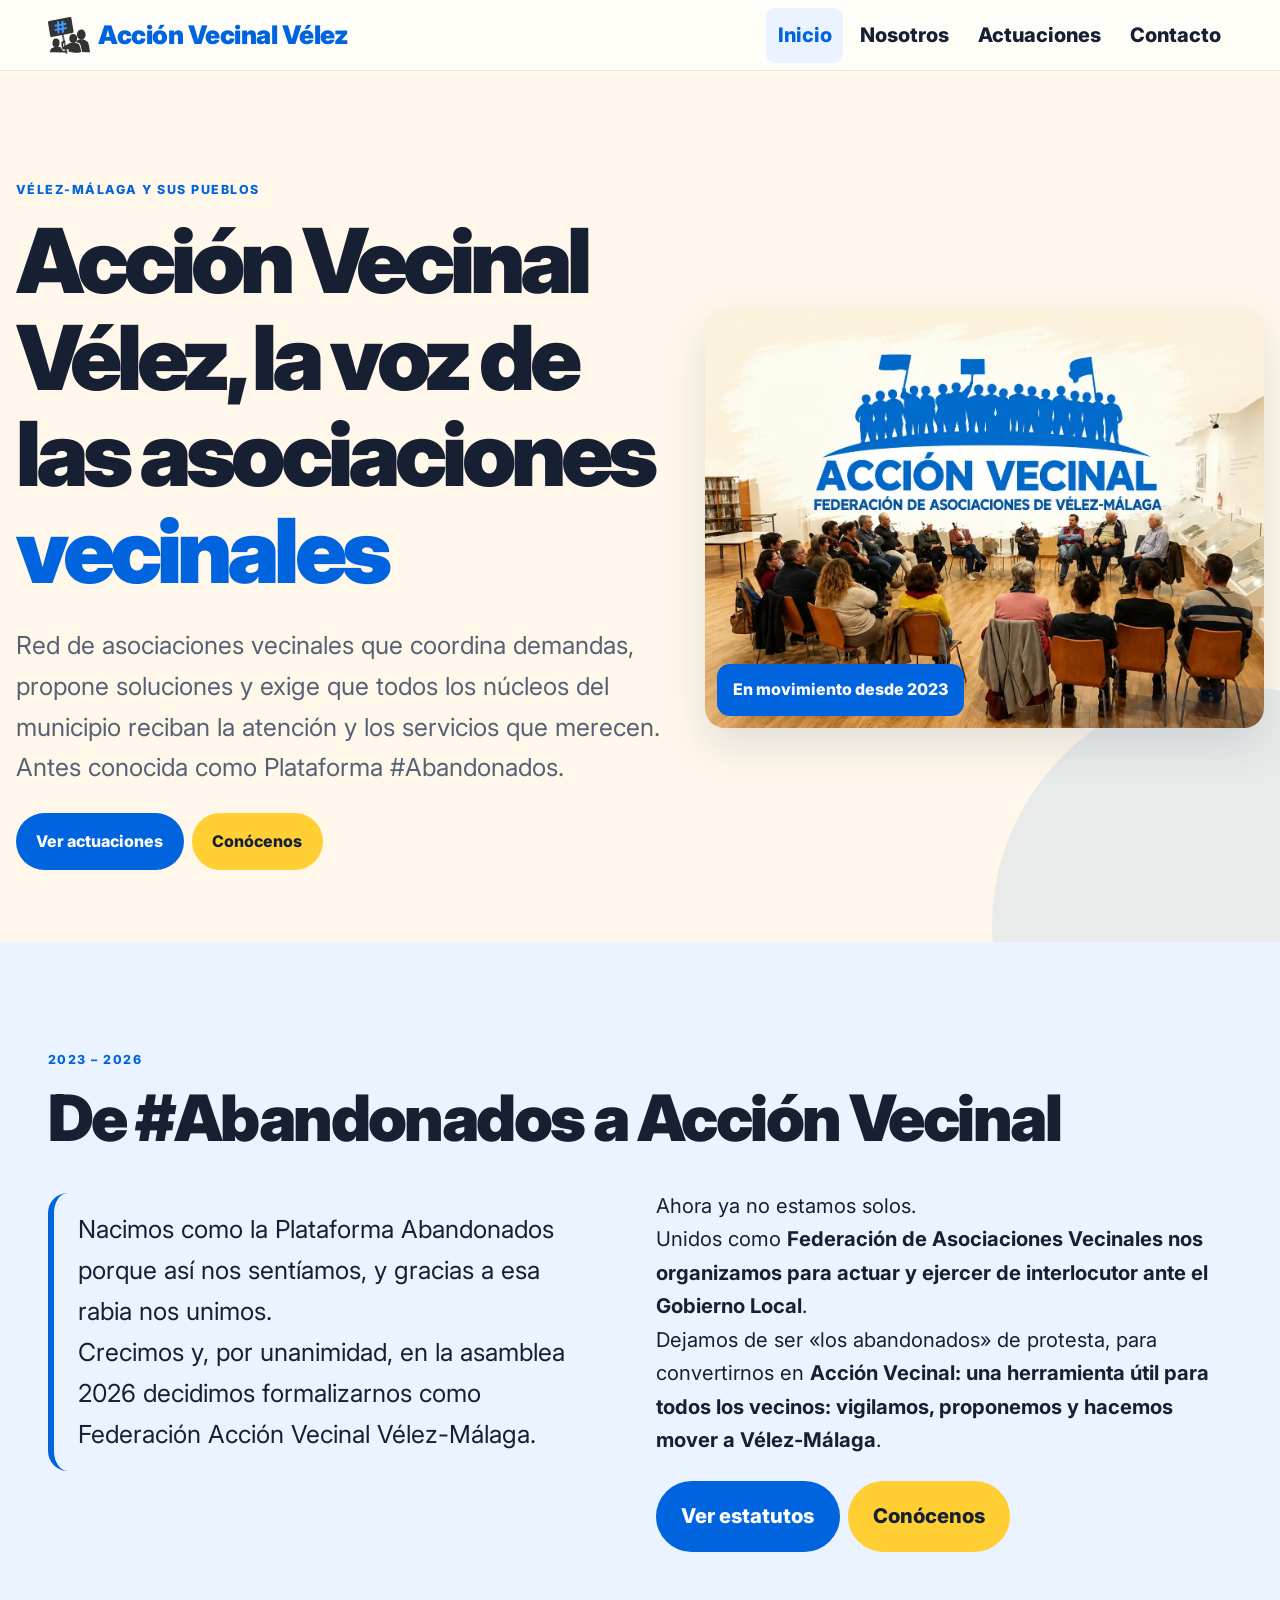
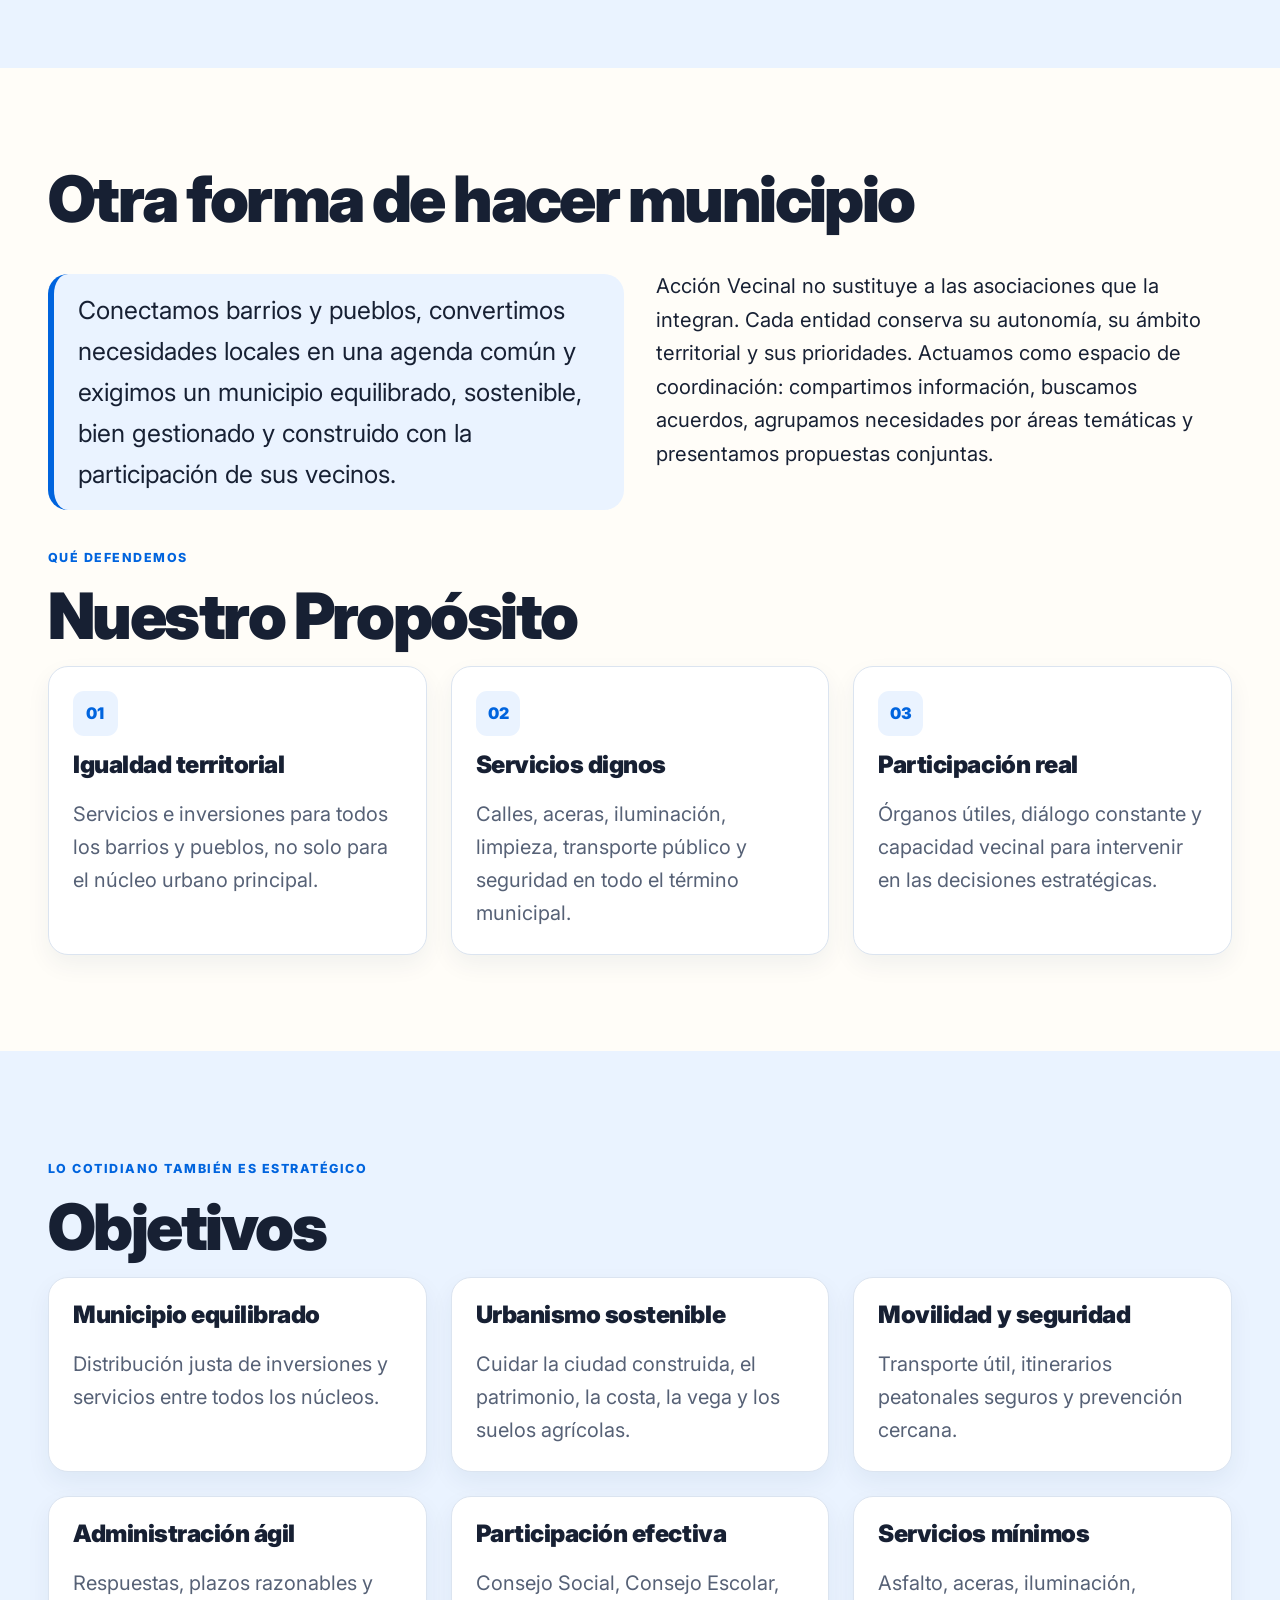
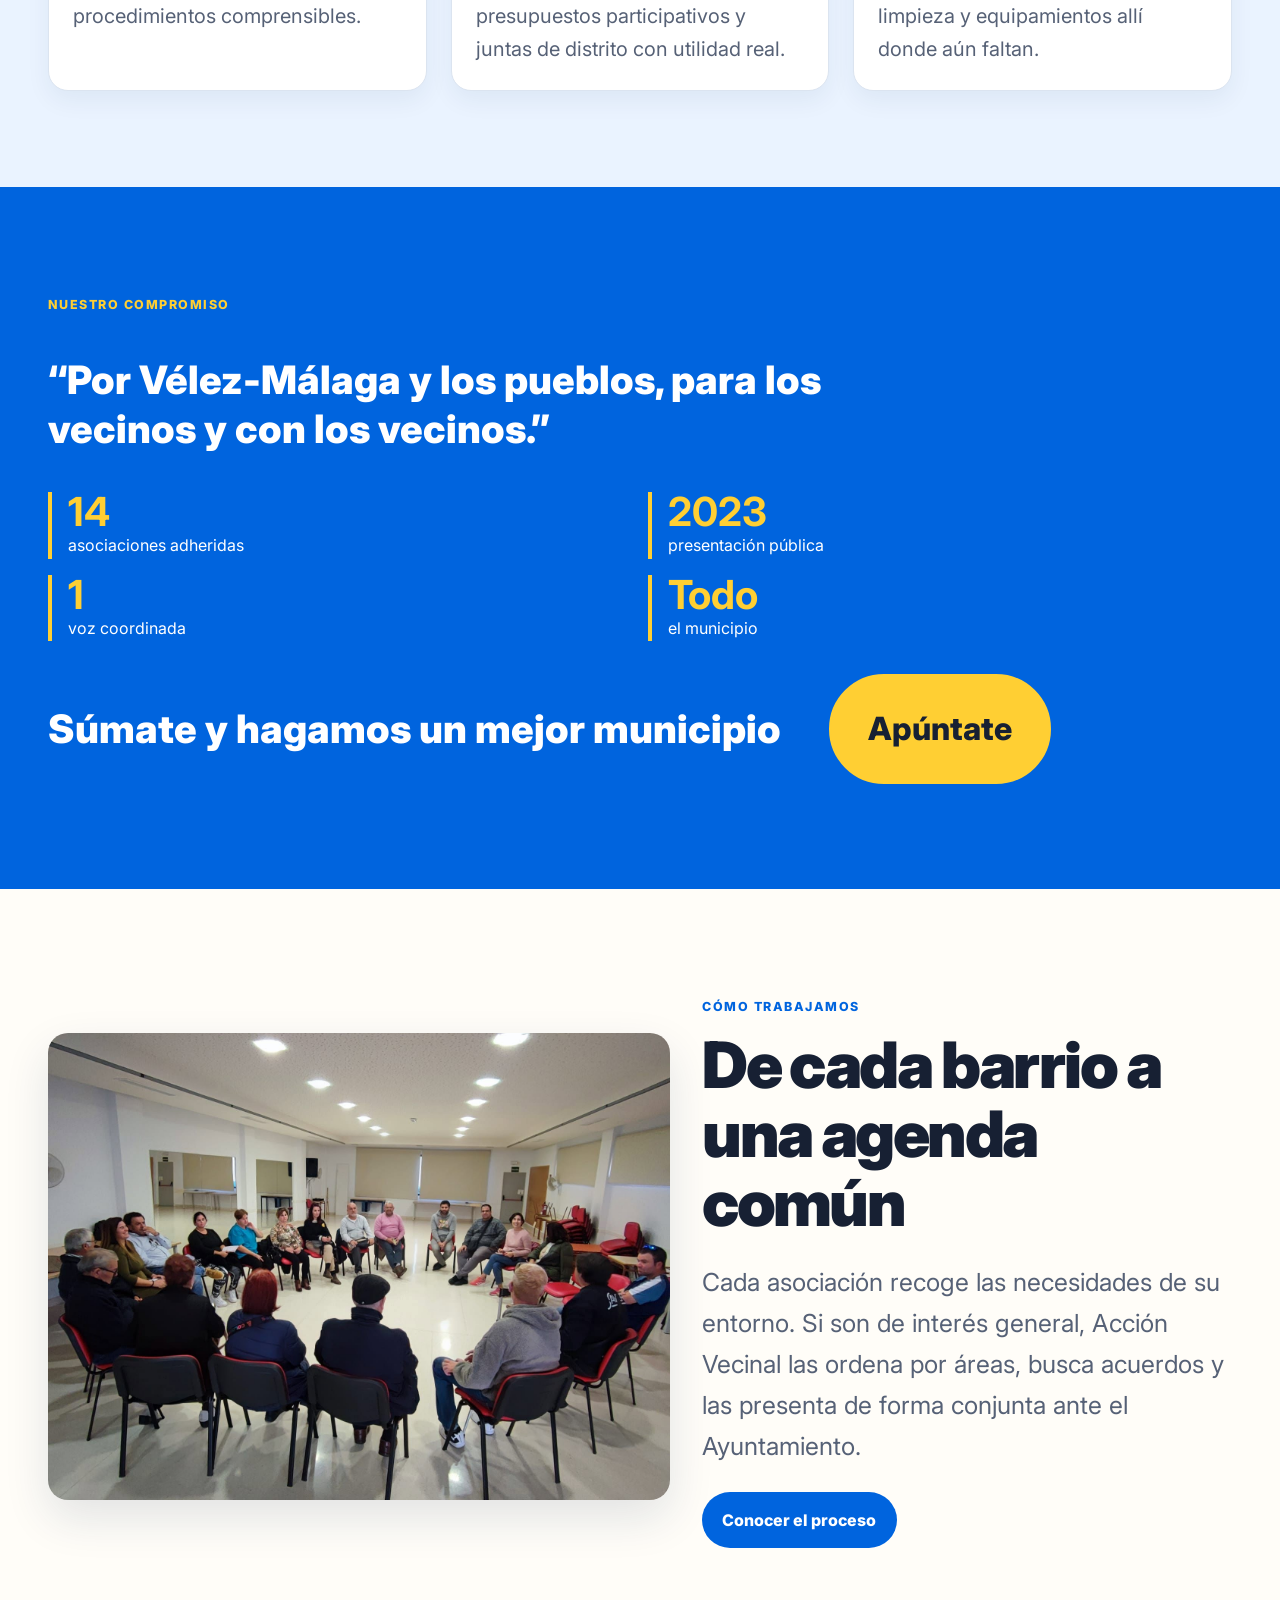
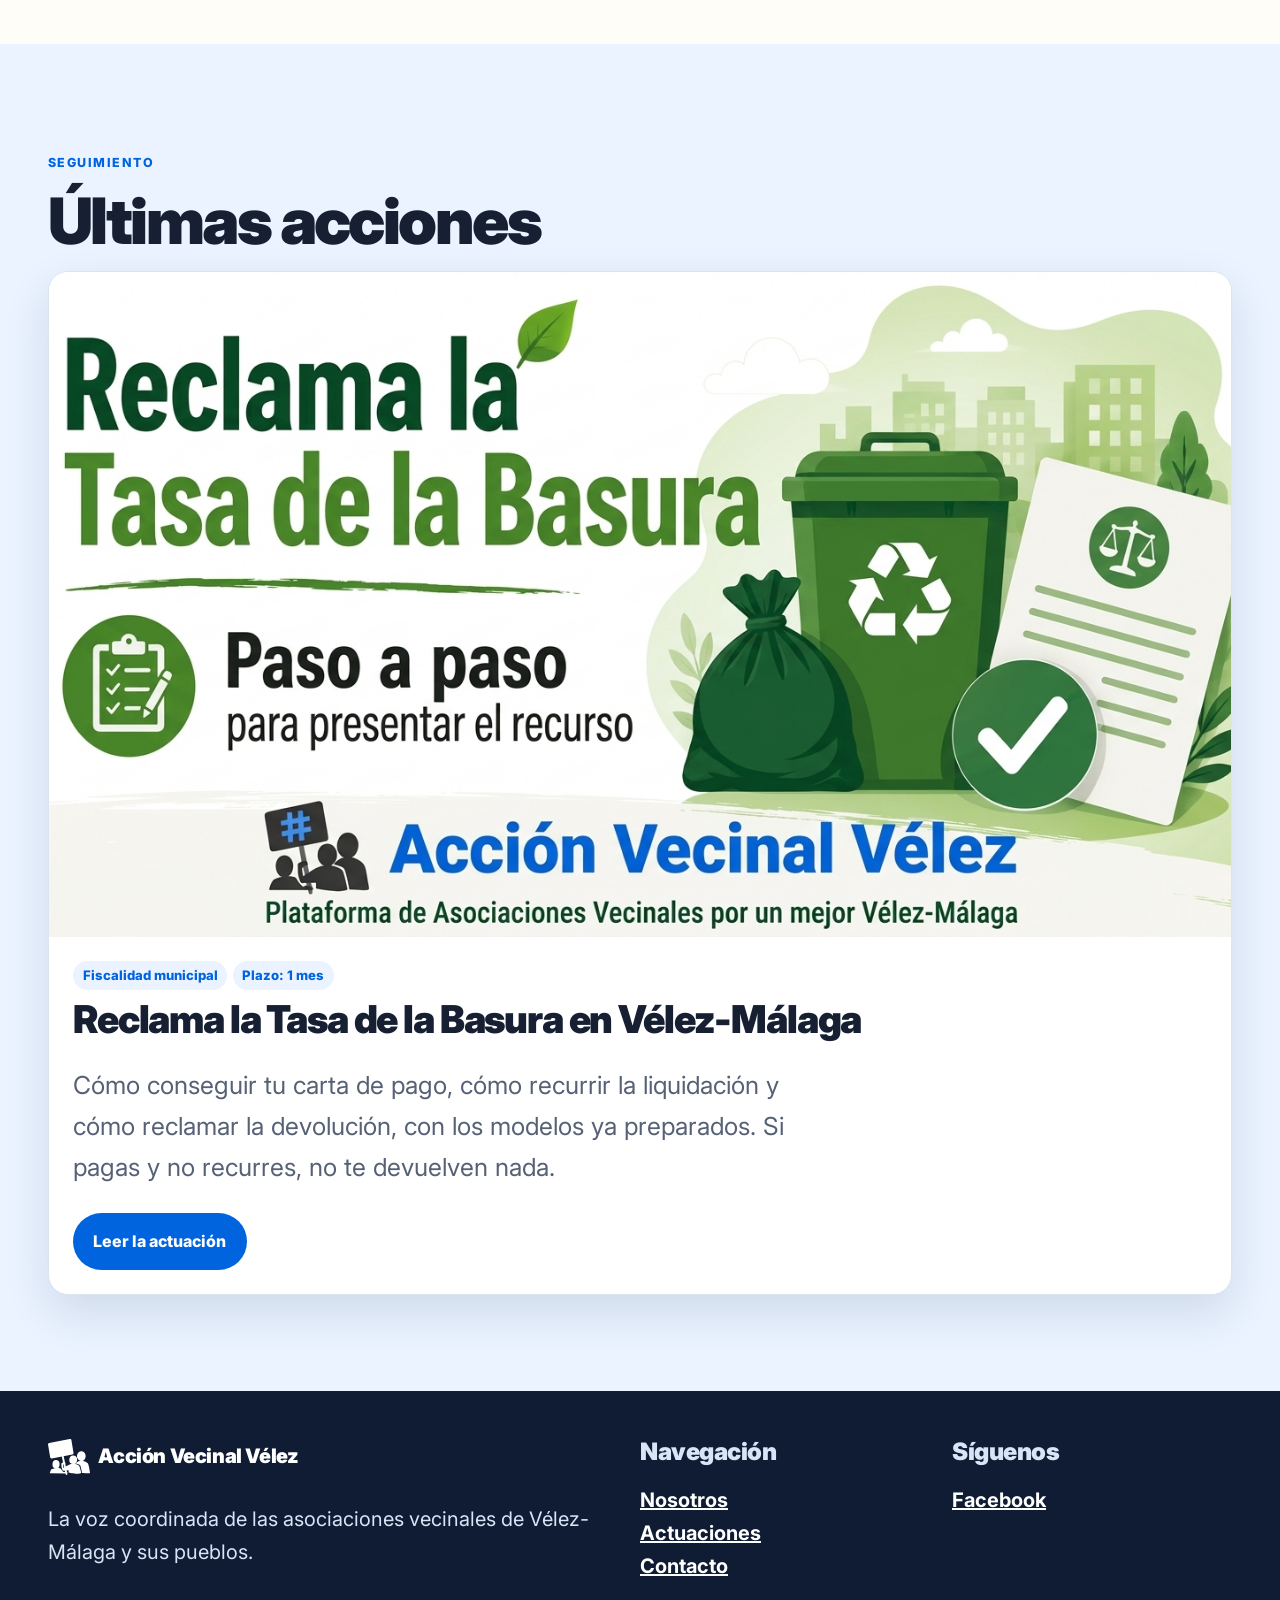
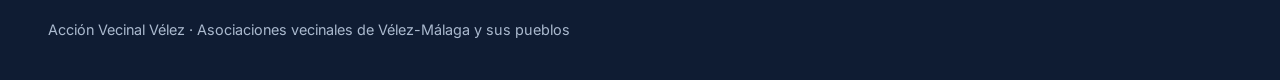
==== commit 685676f6: "cambios copy Federacion y añadido de Estatutos" ====
--- a/index.html
+++ b/index.html
@@ -5,25 +5,34 @@
 	<meta charset="utf-8">
 	<meta name="viewport" content="width=device-width,initial-scale=1">
 	<title>Acción Vecinal Vélez · Asociaciones vecinales de Vélez-Málaga</title>
-	<meta name="description" content="Acción Vecinal Vélez, antes Plataforma #Abandonados: asociaciones vecinales de Vélez-Málaga y sus pueblos que reclaman igualdad territorial, servicios públicos y participación ciudadana efectiva.">
+	<meta name="description" content="Acción Vecinal Vélez coordina a las asociaciones vecinales de Vélez-Málaga y sus pueblos: transporte, seguridad, urbanismo, limpieza y participación ciudadana.">
 	<link rel="canonical" href="https://accionvecinalvelez.com/">
 	<meta property="og:title" content="Acción Vecinal Vélez">
 	<meta property="og:description" content="Por Vélez-Málaga y los pueblos, para los vecinos y con los vecinos.">
 	<meta property="og:image" content="https://accionvecinalvelez.com/assets/img/accion_vecinal_velez_og.jpg">
 	<meta property="og:url" content="https://accionvecinalvelez.com/">
 	<meta property="og:type" content="website">
+	<meta property="og:site_name" content="Acción Vecinal Vélez">
+	<meta property="og:locale" content="es_ES">
+	<meta property="og:image:width" content="1198">
+	<meta property="og:image:height" content="630">
+	<meta property="og:image:alt" content="Acción Vecinal Vélez, asociaciones vecinales de Vélez-Málaga">
 	<meta name="twitter:card" content="summary_large_image">
-	<link rel="icon" href="/assets/icons/abandonados_favicon.svg">
+	<link rel="icon" href="/assets/icons/accion_vecinal_favicon.svg">
 	<link rel="preconnect" href="https://fonts.googleapis.com">
 	<link rel="preconnect" href="https://fonts.gstatic.com" crossorigin>
 	<link rel="stylesheet" href="https://fonts.googleapis.com/css2?family=Inter:wght@100..900&display=swap">
 	<link rel="stylesheet" href="/assets/css/styles.css">
-</head>
+	<!-- <link rel="stylesheet" href="assets/css/styles.css"> -->
+<script type="application/ld+json">{"@context":"https://schema.org","@graph":[
+{"@type":"NGO","@id":"https://accionvecinalvelez.com/#organizacion","name":"Acción Vecinal Vélez","alternateName":["Plataforma #Abandonados","Acción Vecinal"],"url":"https://accionvecinalvelez.com/","foundingDate":"2023","description":"Red de asociaciones vecinales de Vélez-Málaga y sus pueblos que coordina demandas, propone soluciones y ejerce de interlocutora ante el Ayuntamiento.","logo":{"@type":"ImageObject","url":"https://accionvecinalvelez.com/assets/img/logo-dibu-accion_vecinal.png","width":3000,"height":2645},"image":"https://accionvecinalvelez.com/assets/img/accion_vecinal_velez_og.jpg","areaServed":{"@type":"AdministrativeArea","name":"Vélez-Málaga","address":{"@type":"PostalAddress","addressLocality":"Vélez-Málaga","addressRegion":"Málaga","addressCountry":"ES"}},"sameAs":["https://www.facebook.com/PlataformaAbandonados"]},
+{"@type":"WebSite","@id":"https://accionvecinalvelez.com/#website","url":"https://accionvecinalvelez.com/","name":"Acción Vecinal Vélez","inLanguage":"es-ES","publisher":{"@id":"https://accionvecinalvelez.com/#organizacion"}},
+{"@type":"WebPage","@id":"https://accionvecinalvelez.com/#webpage","url":"https://accionvecinalvelez.com/","name":"Acción Vecinal Vélez · Asociaciones vecinales de Vélez-Málaga","isPartOf":{"@id":"https://accionvecinalvelez.com/#website"},"about":{"@id":"https://accionvecinalvelez.com/#organizacion"},"inLanguage":"es-ES"}]}</script></head>
 
 <body> <a class="skip-link" href="#contenido">Saltar al contenido</a>
 	<header class="site-header">
 		<div class="container nav-wrap">
-			<a class="brand" href="/" aria-label="Acción Vecinal Vélez, inicio"><img src="/assets/img/logo-abandonados.svg" alt=""><span class="brand-name">Acción Vecinal<span class="brand-region"> Vélez</span></span></a>
+			<a class="brand" href="/" aria-label="Acción Vecinal Vélez, inicio"><img src="/assets/img/logo-accion_vecinal.svg" alt=""><span class="brand-name">Acción Vecinal<span class="brand-region"> Vélez</span></span></a>
 			<button class="nav-toggle" aria-expanded="false" aria-controls="menu"><span class="nav-toggle-box"><span class="nav-toggle-bar"></span></span><span class="sr-only">Menú</span></button>
 			<nav class="site-nav" id="menu" aria-label="Navegación principal">
 				<ul>
@@ -51,9 +60,17 @@
 			<div class="container">
 				<p class="eyebrow">2023 – 2026</p>
 				<h2>De #Abandonados a Acción Vecinal</h2>
+				<!-- <div class="cols"> -->
+					<!-- <p class="lead lead--highlight">Nacimos como la Plataforma Abandonados porque así nos sentíamos, y gracias a esa rabia nos unimos.</p> -->
+					<!-- <p class="fs-l">Ahora ya no estamos solos. Nos estamos constituyendo como Federación de Asociaciones Vecinales, para organizarnos, actuar y ejercer de interlocutor ante el Gobierno Local. Dejamos de ser «los abandonados» para convertirnos en Acción Vecinal: vigilamos, proponemos y hacemos mover a Vélez.</p> -->
+				<!-- </div> -->
 				<div class="cols">
-					<p class="lead lead--highlight">Nacimos como la Plataforma Abandonados porque así nos sentíamos, y gracias a esa rabia nos unimos.</p>
-					<p class="fs-l">Ahora ya no estamos solos. Nos estamos constituyendo como Federación de Asociaciones Vecinales, para organizarnos, actuar y ejercer de interlocutor ante el Gobierno Local. Dejamos de ser «los abandonados» para convertirnos en Acción Vecinal: vigilamos, proponemos y hacemos mover a Vélez.</p>
+					<p class="lead lead--highlight reveal visible" style="" data-reveal-index="5">Nacimos como la Plataforma Abandonados porque así nos sentíamos, y gracias a esa rabia nos unimos.<br>
+					Crecimos y, por unanimidad, en la asamblea 2026 decidimos formalizarnos como Federación Acción Vecinal Vélez-Málaga.</p>
+					<p class="fs-l reveal visible" style="" data-reveal-index="6">Ahora ya no estamos solos.<br> Unidos como <strong>Federación de Asociaciones Vecinales nos organizamos para actuar y ejercer de interlocutor ante el Gobierno Local</strong>. <br>Dejamos de ser «los abandonados» de protesta, para convertirnos en <strong>Acción Vecinal: una herramienta útil para todos los vecinos: vigilamos, proponemos y hacemos mover a Vélez-Málaga</strong>.
+					
+					<span class="actions"><a class="btn btn--primary" href="/estatutos/">Ver estatutos</a><a class="btn btn--outline" href="/nosotros/">Conócenos</a></span>
+					</p>
 				</div>
 			</div>
 		</section>
@@ -135,7 +152,7 @@
 		</section>
 		<section class="section">
 			<div class="container split">
-				<div class="reveal"><img loading="lazy" src="/assets/img/reunion-abandonados.jpg" alt="Reunión de representantes de asociaciones vecinales"></div>
+				<div class="reveal"><img loading="lazy" src="/assets/img/reunion-accion-vecinal.jpg" alt="Reunión de representantes de asociaciones vecinales"></div>
 				<div>
 					<p class="eyebrow">Cómo trabajamos</p>
 					<h2>De cada barrio a una agenda común</h2>
@@ -157,7 +174,7 @@
 	<footer class="site-footer">
 		<div class="container footer-grid">
 			<div>
-				<a class="brand" href="/"><img src="/assets/img/logo-abandonados.svg" alt=""><span class="brand-name">Acción Vecinal Vélez</span></a>
+				<a class="brand" href="/"><img src="/assets/img/logo-accion_vecinal.svg" alt=""><span class="brand-name">Acción Vecinal Vélez</span></a>
 				<p>La voz coordinada de las asociaciones vecinales de Vélez-Málaga y sus pueblos.</p>
 			</div>
 			<div>
